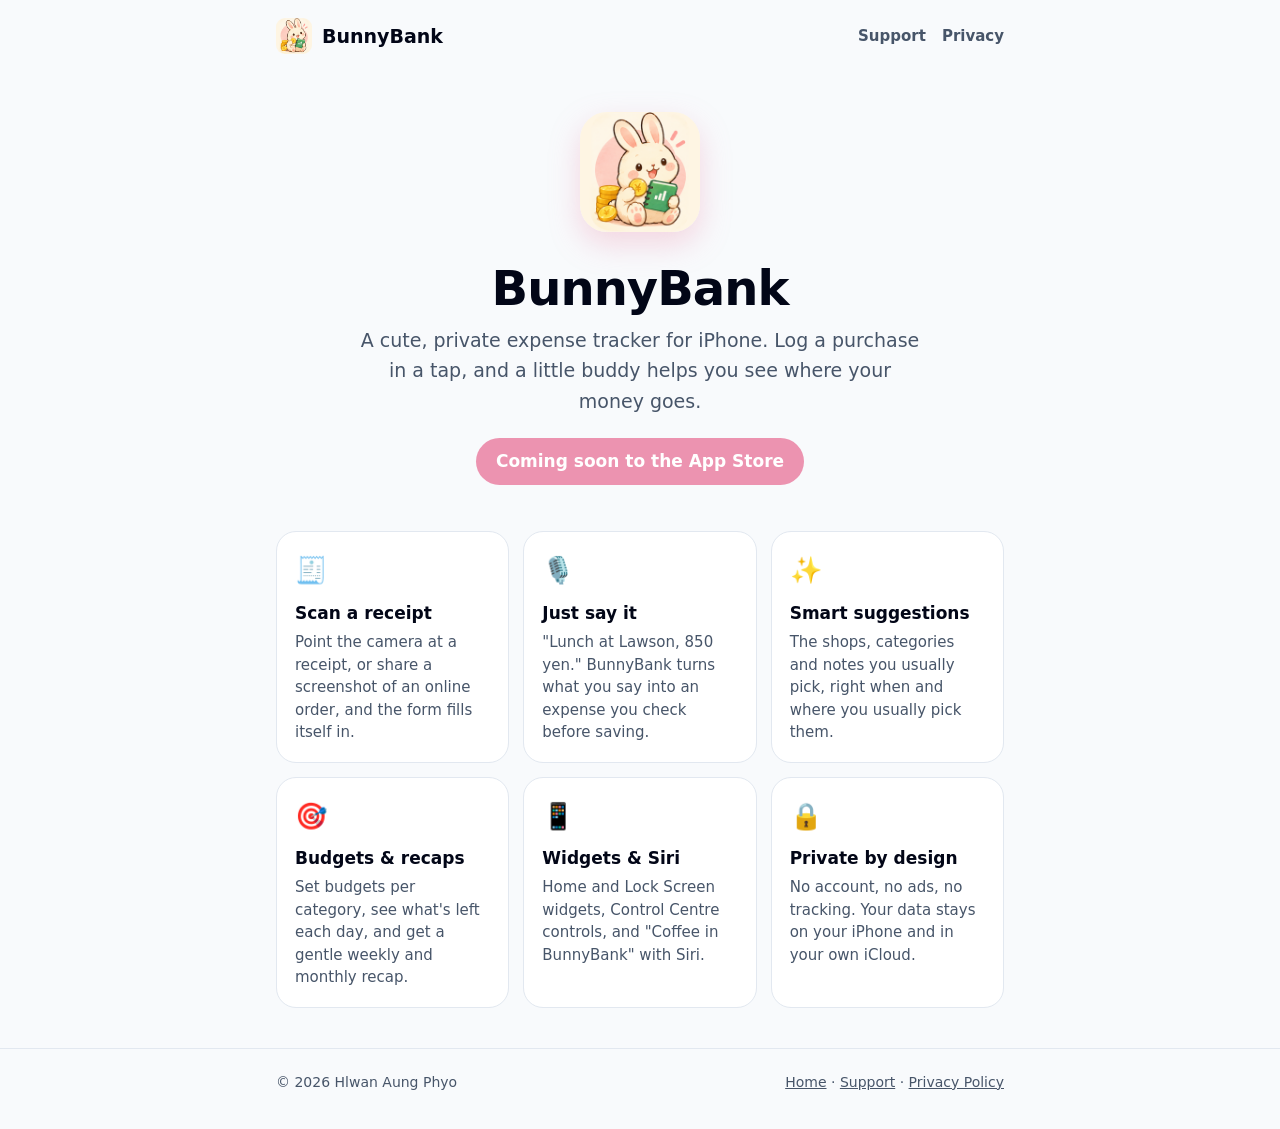
==== index.html @ 8401ae25 "BunnyBank website: home, support and privacy policy Co-Authored-By: Claude Opus 5.5 <noreply@anthrop" ====
<!doctype html>
<html lang="en">
<head>
  <meta charset="utf-8">
  <meta name="viewport" content="width=device-width, initial-scale=1">
  <link rel="icon" href="icon.png">
  <link rel="apple-touch-icon" href="icon.png">
  <link rel="stylesheet" href="style.css">
  <title>BunnyBank</title>
  <meta name="description" content="BunnyBank is a cute, private expense tracker for iPhone. Scan receipts, speak expenses, and see where your money goes, with everything kept on your iPhone and in your own iCloud.">
</head>
<body>
  <header class="bar">
    <div class="wrap">
      <a class="brand" href="./"><img src="icon.png" alt=""><span>BunnyBank</span></a>
      <nav><a href="support.html">Support</a><a href="privacy.html">Privacy</a></nav>
    </div>
  </header>
  <main class="wrap">
    <section class="hero">
      <img src="icon.png" alt="BunnyBank app icon">
      <h1>BunnyBank</h1>
      <p>A cute, private expense tracker for iPhone. Log a purchase in a tap, and a little buddy helps you see where your money goes.</p>
      <span class="pill">Coming soon to the App Store</span>
    </section>

    <div class="grid">
      <div class="card"><div class="icon">🧾</div><h3>Scan a receipt</h3><p>Point the camera at a receipt, or share a screenshot of an online order, and the form fills itself in.</p></div>
      <div class="card"><div class="icon">🎙️</div><h3>Just say it</h3><p>"Lunch at Lawson, 850 yen." BunnyBank turns what you say into an expense you check before saving.</p></div>
      <div class="card"><div class="icon">✨</div><h3>Smart suggestions</h3><p>The shops, categories and notes you usually pick, right when and where you usually pick them.</p></div>
      <div class="card"><div class="icon">🎯</div><h3>Budgets &amp; recaps</h3><p>Set budgets per category, see what's left each day, and get a gentle weekly and monthly recap.</p></div>
      <div class="card"><div class="icon">📱</div><h3>Widgets &amp; Siri</h3><p>Home and Lock Screen widgets, Control Centre controls, and "Coffee in BunnyBank" with Siri.</p></div>
      <div class="card"><div class="icon">🔒</div><h3>Private by design</h3><p>No account, no ads, no tracking. Your data stays on your iPhone and in your own iCloud.</p></div>
    </div>
  </main>
  <footer>
    <div class="wrap">
      <span>© 2026 Hlwan Aung Phyo</span>
      <span><a href="./">Home</a> · <a href="support.html">Support</a> · <a href="privacy.html">Privacy Policy</a></span>
    </div>
  </footer>
</body>
</html>
---- style.css ----
:root {
  --accent: #EC93B0;
  --accent-ink: #B94E74;
  --bg: #F8FAFC;
  --surface: #FFFFFF;
  --text: #020617;
  --text-2: #475569;
  --line: #E2E8F0;
  --radius: 20px;
}
@media (prefers-color-scheme: dark) {
  :root {
    --accent-ink: #F2AFC6;
    --bg: #111216;
    --surface: #1C1D22;
    --text: #F1F5F9;
    --text-2: #A1A8B3;
    --line: #2A2C33;
  }
}
* { box-sizing: border-box; }
html { -webkit-text-size-adjust: 100%; }
body {
  margin: 0;
  background: var(--bg);
  color: var(--text);
  font: 17px/1.6 ui-rounded, -apple-system, BlinkMacSystemFont, "SF Pro Rounded", "Hiragino Maru Gothic ProN", "Segoe UI", system-ui, sans-serif;
}
a { color: var(--accent-ink); }
.wrap { max-width: 760px; margin: 0 auto; padding: 0 16px; }

header.bar { padding: 18px 0; }
header.bar .wrap { display: flex; align-items: center; justify-content: space-between; gap: 12px; }
.brand { display: flex; align-items: center; gap: 10px; color: var(--text); text-decoration: none; font-weight: 800; font-size: 19px; }
.brand img { width: 36px; height: 36px; border-radius: 9px; }
nav a { color: var(--text-2); text-decoration: none; margin-left: 16px; font-weight: 600; font-size: 15px; }
nav a:hover { color: var(--accent-ink); }

.hero { text-align: center; padding: 40px 0 28px; }
.hero img { width: 120px; height: 120px; border-radius: 27px; box-shadow: 0 12px 30px rgba(236,147,176,.35); }
.hero h1 { font-size: clamp(34px, 7vw, 48px); line-height: 1.1; margin: 22px 0 10px; letter-spacing: -0.02em; }
.hero p { color: var(--text-2); font-size: 19px; margin: 0 auto; max-width: 30em; }
.pill { display: inline-block; margin-top: 22px; padding: 10px 20px; border-radius: 999px; background: var(--accent); color: #fff; font-weight: 700; text-decoration: none; }

.grid { display: grid; grid-template-columns: repeat(auto-fit, minmax(210px, 1fr)); gap: 14px; padding: 18px 0 40px; }
.card { background: var(--surface); border: 1px solid var(--line); border-radius: var(--radius); padding: 18px; }
.card .icon { font-size: 26px; }
.card h3 { margin: 8px 0 4px; font-size: 17px; }
.card p { margin: 0; color: var(--text-2); font-size: 15px; line-height: 1.5; }

main.doc { padding: 10px 0 40px; }
main.doc h1 { font-size: clamp(28px, 6vw, 38px); line-height: 1.15; margin: 18px 0 4px; }
main.doc .updated { color: var(--text-2); margin: 0 0 24px; }
main.doc h2 { font-size: 21px; margin: 34px 0 8px; }
main.doc section, .qa { background: var(--surface); border: 1px solid var(--line); border-radius: var(--radius); padding: 4px 20px 14px; margin-bottom: 14px; }
main.doc section h2, .qa h2 { margin-top: 16px; }
main.doc ul { padding-left: 1.2em; }
main.doc li { margin: 4px 0; }
.summary { background: color-mix(in srgb, var(--accent) 14%, var(--surface)); border-color: color-mix(in srgb, var(--accent) 40%, var(--line)); }
.contact { text-align: center; }
.contact .pill { font-size: 17px; }

footer { border-top: 1px solid var(--line); padding: 22px 0 36px; color: var(--text-2); font-size: 14px; }
footer .wrap { display: flex; flex-wrap: wrap; gap: 8px 18px; justify-content: space-between; }
footer a { color: var(--text-2); }

@media (max-width: 480px) {
  nav a { margin-left: 12px; font-size: 14px; }
  .brand span { display: none; }
}
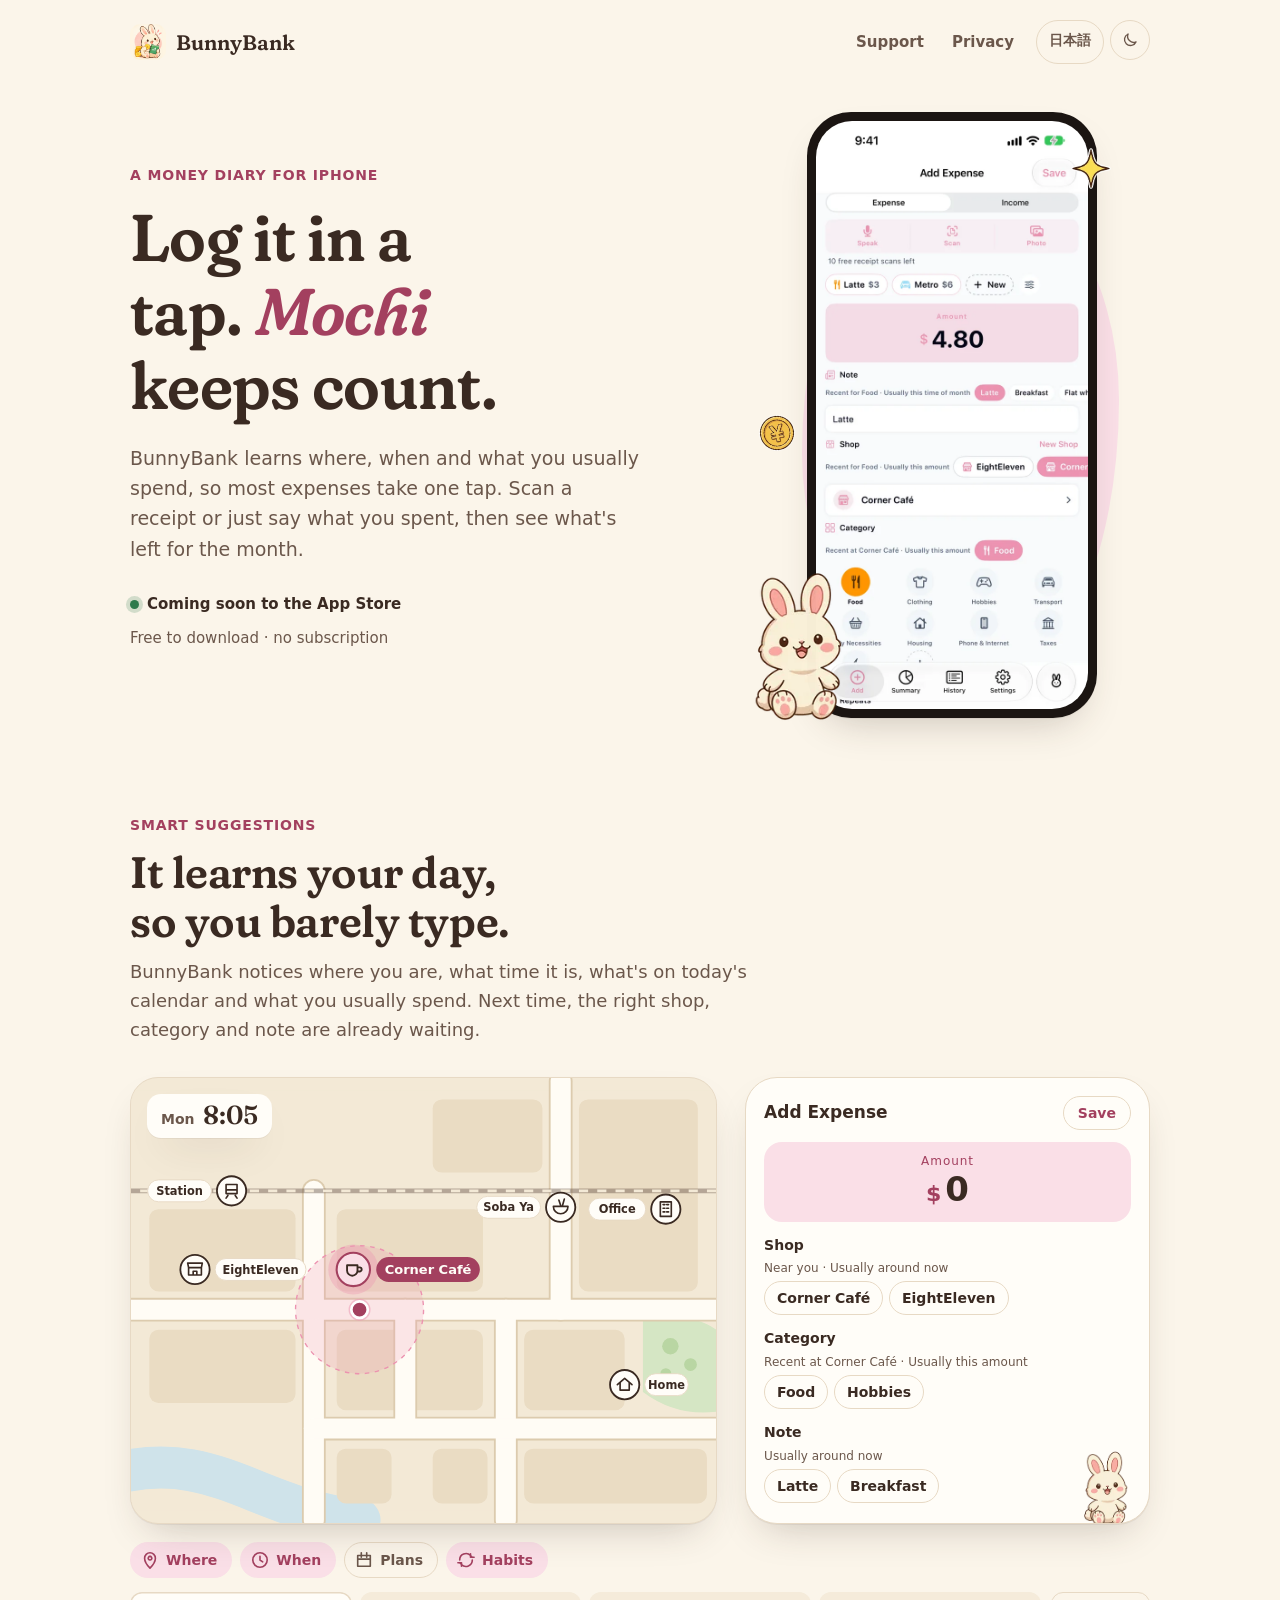
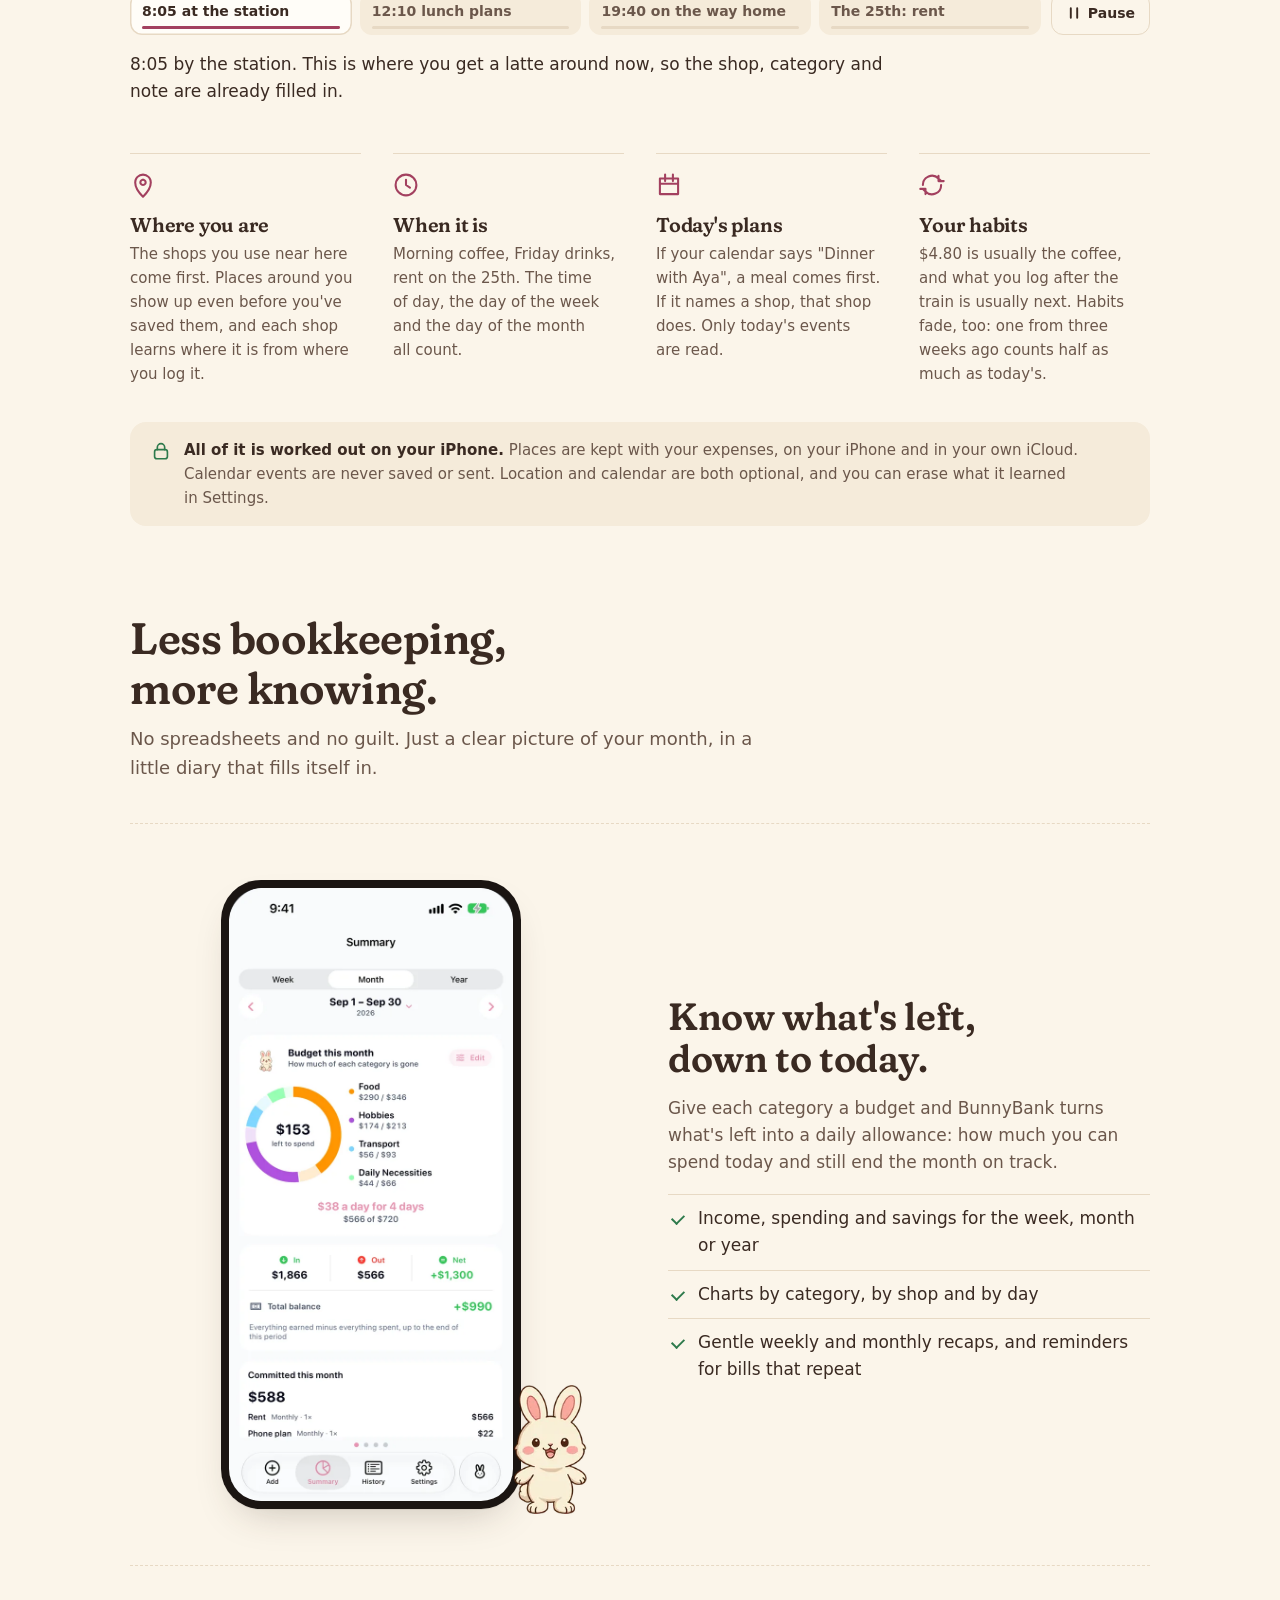
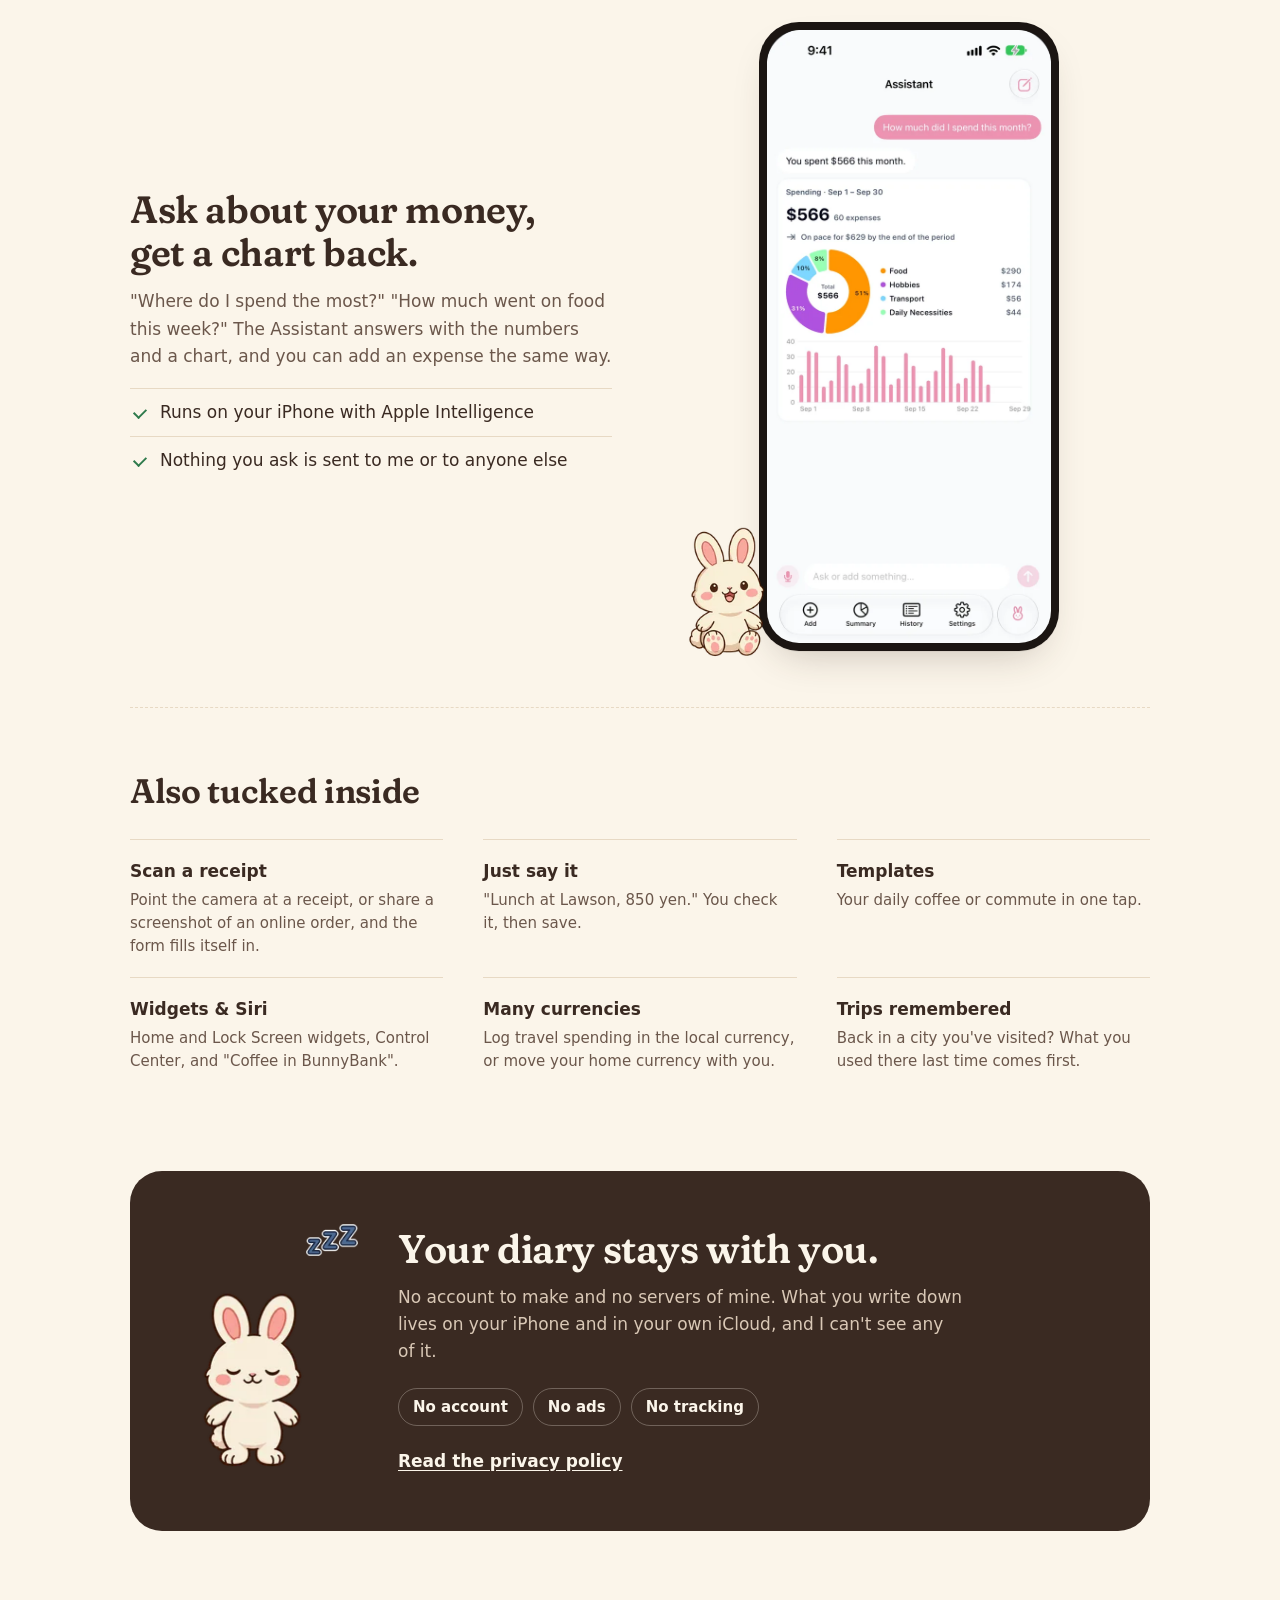
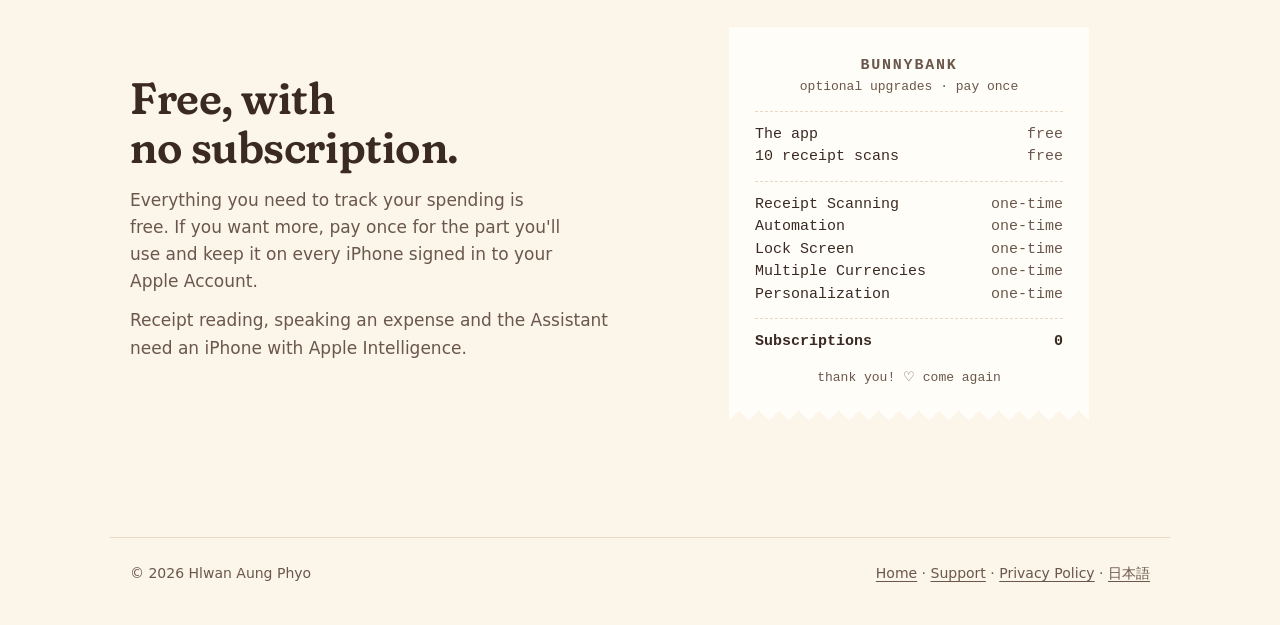
==== commit 257cf2ac: "Redesign the site, add Japanese pages and a "learns your day" demo - Warm cream/cocoa design from th" ====
--- a/index.html
+++ b/index.html
@@ -3,41 +3,196 @@
 <head>
   <meta charset="utf-8">
   <meta name="viewport" content="width=device-width, initial-scale=1">
+  <script>
+    // Visitors in Japan, or whose browser's first language is Japanese, get /ja/,
+    // unless they've picked a language with the switcher (site.js).
+    document.documentElement.className = "js";
+    try { if (localStorage.getItem("bb-theme") === "dark") document.documentElement.dataset.theme = "dark"; } catch (e) {}
+    (function () {
+      var pick; try { pick = localStorage.getItem("bb-lang"); } catch (e) {}
+      if (pick === "en") return;
+      var tz = ""; try { tz = Intl.DateTimeFormat().resolvedOptions().timeZone || ""; } catch (e) {}
+      var first = ((navigator.languages && navigator.languages[0]) || navigator.language || "").toLowerCase();
+      if (pick === "ja" || tz === "Asia/Tokyo" || first.indexOf("ja") === 0)
+        location.replace("ja/" + location.pathname.split("/").pop() + location.search + location.hash);
+    })();
+  </script>
   <link rel="icon" href="icon.png">
   <link rel="apple-touch-icon" href="icon.png">
+  <link rel="alternate" hreflang="en" href="https://hlum.github.io/bunnybank-site/">
+  <link rel="alternate" hreflang="ja" href="https://hlum.github.io/bunnybank-site/ja/">
+  <link rel="alternate" hreflang="x-default" href="https://hlum.github.io/bunnybank-site/">
+  <link rel="preconnect" href="https://fonts.googleapis.com">
+  <link rel="preconnect" href="https://fonts.gstatic.com" crossorigin>
+  <link rel="stylesheet" href="https://fonts.googleapis.com/css2?family=Fraunces:ital,opsz,wght,SOFT,WONK@0,9..144,600,100,0;1,9..144,600,100,1&display=swap">
   <link rel="stylesheet" href="style.css">
-  <title>BunnyBank</title>
-  <meta name="description" content="BunnyBank is a cute, private expense tracker for iPhone. Scan receipts, speak expenses, and see where your money goes, with everything kept on your iPhone and in your own iCloud.">
+  <link rel="preload" as="image" href="img/bunny-greet.webp">
+  <title>BunnyBank · A money diary for iPhone</title>
+  <meta name="description" content="BunnyBank is a cute, private expense tracker for iPhone that learns your day: where you are, the time and today's plans. Scan receipts, speak expenses, and see what's left, with everything kept on your iPhone and in your own iCloud.">
+  <meta property="og:title" content="BunnyBank">
+  <meta property="og:description" content="A cute, private money diary for iPhone. It learns your day, so you barely type.">
+  <meta property="og:image" content="https://hlum.github.io/bunnybank-site/icon.png">
+  <meta name="theme-color" content="#FBF5EA">
 </head>
 <body>
+  <a class="skip" href="#main">Skip to content</a>
   <header class="bar">
     <div class="wrap">
       <a class="brand" href="./"><img src="icon.png" alt=""><span>BunnyBank</span></a>
-      <nav><a href="support.html">Support</a><a href="privacy.html">Privacy</a></nav>
+      <nav><a href="support.html">Support</a><a href="privacy.html">Privacy</a><a class="lang" href="ja/" hreflang="ja" lang="ja" data-lang="ja">日本語</a><button class="theme" type="button" aria-pressed="false" aria-label="Dark mode"><svg class="i-moon" viewBox="0 0 24 24" aria-hidden="true"><path d="M20 14.5A8 8 0 0 1 9.5 4a8 8 0 1 0 10.5 10.5z"/></svg><svg class="i-sun" viewBox="0 0 24 24" aria-hidden="true"><circle cx="12" cy="12" r="4"/><path d="M12 2v2M12 20v2M4.9 4.9l1.4 1.4M17.7 17.7l1.4 1.4M2 12h2M20 12h2M4.9 19.1l1.4-1.4M17.7 6.3l1.4-1.4"/></svg></button></nav>
     </div>
   </header>
-  <main class="wrap">
+
+  <main id="main" class="wrap">
     <section class="hero">
-      <img src="icon.png" alt="BunnyBank app icon">
-      <h1>BunnyBank</h1>
-      <p>A cute, private expense tracker for iPhone. Log a purchase in a tap, and a little buddy helps you see where your money goes.</p>
-      <span class="pill">Coming soon to the App Store</span>
+      <div>
+        <p class="eyebrow">A money diary for iPhone</p>
+        <h1>Log it in a tap. <em>Mochi</em> keeps count.</h1>
+        <p class="lede">BunnyBank learns where, when and what you usually spend, so most expenses take one tap. Scan a receipt or just say what you spent, then see what's left for the month.</p>
+        <p class="status"><strong>Coming soon to the App Store</strong><span>Free to download · no subscription</span></p>
+      </div>
+      <div class="stage">
+        <div class="phone"><img src="img/screen-add.webp" width="600" height="1296" alt="The Add Expense screen: a latte for $4.80 with Corner Café and Food already suggested."></div>
+        <div class="mochi" data-motion="greet" data-then="idle" aria-label="Mochi the bunny waving hello"></div>
+        <img class="prop prop-sparkle" src="img/prop-sparkle.webp" alt="">
+        <img class="prop prop-coin" src="img/prop-coin.webp" alt="">
+      </div>
     </section>
 
-    <div class="grid">
-      <div class="card"><div class="icon">🧾</div><h3>Scan a receipt</h3><p>Point the camera at a receipt, or share a screenshot of an online order, and the form fills itself in.</p></div>
-      <div class="card"><div class="icon">🎙️</div><h3>Just say it</h3><p>"Lunch at Lawson, 850 yen." BunnyBank turns what you say into an expense you check before saving.</p></div>
-      <div class="card"><div class="icon">✨</div><h3>Smart suggestions</h3><p>The shops, categories and notes you usually pick, right when and where you usually pick them.</p></div>
-      <div class="card"><div class="icon">🎯</div><h3>Budgets &amp; recaps</h3><p>Set budgets per category, see what's left each day, and get a gentle weekly and monthly recap.</p></div>
-      <div class="card"><div class="icon">📱</div><h3>Widgets &amp; Siri</h3><p>Home and Lock Screen widgets, Control Centre controls, and "Coffee in BunnyBank" with Siri.</p></div>
-      <div class="card"><div class="icon">🔒</div><h3>Private by design</h3><p>No account, no ads, no tracking. Your data stays on your iPhone and in your own iCloud.</p></div>
+    <section class="learn" id="learn" aria-labelledby="learn-title">
+      <div class="section-head reveal">
+        <p class="eyebrow">Smart suggestions</p>
+        <h2 id="learn-title">It learns your day, so you barely type.</h2>
+        <p>BunnyBank notices where you are, what time it is, what's on today's calendar and what you usually spend. Next time, the right shop, category and note are already waiting.</p>
+      </div>
+
+      <div class="demo reveal" data-demo>
+        <p>At 8:05 by the station, the café you always use comes first. At lunch, the restaurant on today's calendar does. On the way home, a shop you've never saved shows up because it's nearby. On the 25th, rent is waiting.</p>
+      </div>
+
+      <ul class="signals-list">
+        <li class="reveal">
+          <svg viewBox="-10 -10 20 20" aria-hidden="true"><path d="M0-8a6 6 0 0 1 6 6c0 5-6 11-6 11s-6-6-6-11a6 6 0 0 1 6-6zM0-4a2 2 0 1 0 0.01 0"/></svg>
+          <h3>Where you are</h3>
+          <p>The shops you use near here come first. Places around you show up even before you've saved them, and each shop learns where it is from where you log it.</p>
+        </li>
+        <li class="reveal d1">
+          <svg viewBox="-10 -10 20 20" aria-hidden="true"><path d="M0-8a8 8 0 1 1 0 16 8 8 0 0 1 0-16zM0-4v4l3 2"/></svg>
+          <h3>When it is</h3>
+          <p>Morning coffee, Friday drinks, rent on the 25th. The time of day, the day of the week and the day of the month all count.</p>
+        </li>
+        <li class="reveal d2">
+          <svg viewBox="-10 -10 20 20" aria-hidden="true"><path d="M-7-5h14v12h-14zM-7-1h14M-3-8v5M3-8v5"/></svg>
+          <h3>Today's plans</h3>
+          <p>If your calendar says "Dinner with Aya", a meal comes first. If it names a shop, that shop does. Only today's events are read.</p>
+        </li>
+        <li class="reveal d3">
+          <svg viewBox="-10 -10 20 20" aria-hidden="true"><path d="M-7 0a7 7 0 0 1 12-5l2 2M7 0a7 7 0 0 1-12 5l-2-2M5-7v4h4M-5 7v-4h-4"/></svg>
+          <h3>Your habits</h3>
+          <p>$4.80 is usually the coffee, and what you log after the train is usually next. Habits fade, too: one from three weeks ago counts half as much as today's.</p>
+        </li>
+      </ul>
+
+      <p class="learn-private reveal">
+        <svg viewBox="0 0 24 24" aria-hidden="true"><rect x="5" y="10.5" width="14" height="10" rx="2.5"/><path d="M8 10.5V8a4 4 0 0 1 8 0v2.5"/></svg>
+        <span><b>All of it is worked out on your iPhone.</b> Places are kept with your expenses, on your iPhone and in your own iCloud. Calendar events are never saved or sent. Location and calendar are both optional, and you can erase what it learned in Settings.</span>
+      </p>
+    </section>
+
+    <div class="section-head reveal">
+      <h2>Less bookkeeping, more knowing.</h2>
+      <p>No spreadsheets and no guilt. Just a clear picture of your month, in a little diary that fills itself in.</p>
     </div>
+
+    <section class="feature">
+      <div class="feature-art reveal">
+        <div class="phone"><img src="img/screen-summary.webp" width="600" height="1296" loading="lazy" alt="The Summary screen: $153 left to spend this month, $38 a day for the next 4 days."></div>
+        <div class="mochi" data-motion="present" data-rest="3" aria-label="Mochi pointing at the budget"></div>
+      </div>
+      <div class="reveal d1">
+        <h3>Know what's left, down to today.</h3>
+        <p>Give each category a budget and BunnyBank turns what's left into a daily allowance: how much you can spend today and still end the month on track.</p>
+        <ul class="ticks">
+          <li>Income, spending and savings for the week, month or year</li>
+          <li>Charts by category, by shop and by day</li>
+          <li>Gentle weekly and monthly recaps, and reminders for bills that repeat</li>
+        </ul>
+      </div>
+    </section>
+
+    <section class="feature">
+      <div class="feature-art reveal">
+        <div class="phone"><img src="img/screen-ask.webp" width="600" height="1296" loading="lazy" alt="The Assistant answering “How much did I spend this month?” with $566 and a chart by category."></div>
+        <div class="mochi" data-motion="think" aria-label="Mochi thinking"></div>
+      </div>
+      <div class="reveal d1">
+        <h3>Ask about your money, get a chart back.</h3>
+        <p>"Where do I spend the most?" "How much went on food this week?" The Assistant answers with the numbers and a chart, and you can add an expense the same way.</p>
+        <ul class="ticks">
+          <li>Runs on your iPhone with Apple Intelligence</li>
+          <li>Nothing you ask is sent to me or to anyone else</li>
+        </ul>
+      </div>
+    </section>
+
+    <section class="more">
+      <h2 class="reveal">Also tucked inside</h2>
+      <dl>
+        <div class="reveal"><dt>Scan a receipt</dt><dd>Point the camera at a receipt, or share a screenshot of an online order, and the form fills itself in.</dd></div>
+        <div class="reveal d1"><dt>Just say it</dt><dd>"Lunch at Lawson, 850 yen." You check it, then save.</dd></div>
+        <div class="reveal d2"><dt>Templates</dt><dd>Your daily coffee or commute in one tap.</dd></div>
+        <div class="reveal"><dt>Widgets &amp; Siri</dt><dd>Home and Lock Screen widgets, Control Center, and "Coffee in BunnyBank".</dd></div>
+        <div class="reveal d1"><dt>Many currencies</dt><dd>Log travel spending in the local currency, or move your home currency with you.</dd></div>
+        <div class="reveal d2"><dt>Trips remembered</dt><dd>Back in a city you've visited? What you used there last time comes first.</dd></div>
+      </dl>
+    </section>
+
+    <section class="band reveal" aria-labelledby="privacy-title">
+      <div class="mochi-wrap">
+        <div class="mochi" data-motion="sleep" aria-label="Mochi asleep"></div>
+        <img class="prop prop-zzz" src="img/prop-zzz.webp" alt="" loading="lazy">
+      </div>
+      <div>
+        <h2 id="privacy-title">Your diary stays with you.</h2>
+        <p>No account to make and no servers of mine. What you write down lives on your iPhone and in your own iCloud, and I can't see any of it.</p>
+        <ul><li>No account</li><li>No ads</li><li>No tracking</li></ul>
+        <a href="privacy.html">Read the privacy policy</a>
+      </div>
+    </section>
+
+    <section class="pricing">
+      <div class="reveal">
+        <h2>Free, with no subscription.</h2>
+        <p>Everything you need to track your spending is free. If you want more, pay once for the part you'll use and keep it on every iPhone signed in to your Apple Account.</p>
+        <p>Receipt reading, speaking an expense and the Assistant need an iPhone with Apple Intelligence.</p>
+      </div>
+      <div class="receipt reveal d1" aria-label="Optional one-time upgrades">
+        <p class="r-title">BUNNYBANK</p>
+        <p class="r-sub">optional upgrades · pay once</p>
+        <hr>
+        <div class="row"><span>The app</span><span>free</span></div>
+        <div class="row"><span>10 receipt scans</span><span>free</span></div>
+        <hr>
+        <div class="row"><span>Receipt Scanning</span><span>one-time</span></div>
+        <div class="row"><span>Automation</span><span>one-time</span></div>
+        <div class="row"><span>Lock Screen</span><span>one-time</span></div>
+        <div class="row"><span>Multiple Currencies</span><span>one-time</span></div>
+        <div class="row"><span>Personalization</span><span>one-time</span></div>
+        <hr>
+        <div class="row total"><span>Subscriptions</span><span>0</span></div>
+        <p class="thanks">thank you! ♡ come again</p>
+      </div>
+    </section>
   </main>
+
   <footer>
     <div class="wrap">
       <span>© 2026 Hlwan Aung Phyo</span>
-      <span><a href="./">Home</a> · <a href="support.html">Support</a> · <a href="privacy.html">Privacy Policy</a></span>
+      <span><a href="./">Home</a> · <a href="support.html">Support</a> · <a href="privacy.html">Privacy Policy</a> · <a href="ja/" hreflang="ja" lang="ja" data-lang="ja">日本語</a></span>
     </div>
   </footer>
+  <script src="site.js" defer></script>
+  <script src="demo.js" defer></script>
+  <script src="bunny.js" defer></script>
 </body>
 </html>
--- a/style.css
+++ b/style.css
@@ -1,70 +1,415 @@
+/* BunnyBank site. Colours come from the app icon and Mochi's line art:
+   cream paper, cocoa ink, pink cheeks, the green notebook. */
 :root {
-  --accent: #EC93B0;
-  --accent-ink: #B94E74;
-  --bg: #F8FAFC;
-  --surface: #FFFFFF;
-  --text: #020617;
-  --text-2: #475569;
-  --line: #E2E8F0;
-  --radius: 20px;
-}
-@media (prefers-color-scheme: dark) {
-  :root {
-    --accent-ink: #F2AFC6;
-    --bg: #111216;
-    --surface: #1C1D22;
-    --text: #F1F5F9;
-    --text-2: #A1A8B3;
-    --line: #2A2C33;
-  }
-}
+  --paper: #FBF5EA;
+  --paper-2: #F5EBDA;
+  --card: #FFFDF8;
+  --ink: #3A2A22;
+  --ink-2: #6B574B;
+  --line: #E7D9C4;
+  --pink: #EC93B0;
+  --pink-soft: #FADFE7;
+  --pink-ink: #A3405F;
+  --green: #2E7A4C;
+  --band: #3A2A22;
+  --band-ink: #FBF5EA;
+  --band-ink-2: #D9C8B6;
+  --shadow: 0 1px 0 rgba(58, 42, 34, .06), 0 18px 40px -18px rgba(58, 42, 34, .28);
+  --serif: "Fraunces", ui-serif, Georgia, "Hiragino Mincho ProN", serif;
+  --sans: ui-rounded, -apple-system, BlinkMacSystemFont, "SF Pro Rounded", "Hiragino Maru Gothic ProN", "Segoe UI", system-ui, sans-serif;
+  color-scheme: light;
+}
+:root[data-theme="dark"] {
+  color-scheme: dark;
+  --paper: #1D1713;
+  --paper-2: #251E19;
+  --card: #2A221C;
+  --ink: #F5EBDD;
+  --ink-2: #C7B5A4;
+  --line: #3D3129;
+  --pink-soft: #43283A;
+  --pink-ink: #F4B2C8;
+  --green: #7CCB98;
+  --band: #2A221C;
+  --band-ink: #F5EBDD;
+  --band-ink-2: #C7B5A4;
+  --shadow: 0 18px 40px -18px rgba(0, 0, 0, .7);
+}
+
 * { box-sizing: border-box; }
 html { -webkit-text-size-adjust: 100%; }
 body {
   margin: 0;
-  background: var(--bg);
-  color: var(--text);
-  font: 17px/1.6 ui-rounded, -apple-system, BlinkMacSystemFont, "SF Pro Rounded", "Hiragino Maru Gothic ProN", "Segoe UI", system-ui, sans-serif;
-}
-a { color: var(--accent-ink); }
-.wrap { max-width: 760px; margin: 0 auto; padding: 0 16px; }
-
-header.bar { padding: 18px 0; }
+  background: var(--paper);
+  color: var(--ink);
+  font: 17px/1.6 var(--sans);
+  overflow-x: hidden;
+}
+img { max-width: 100%; display: block; }
+a { color: var(--pink-ink); text-underline-offset: 3px; }
+h1, h2, h3 {
+  font-family: var(--serif);
+  font-variation-settings: "SOFT" 100, "WONK" 0;
+  font-weight: 600;
+  letter-spacing: -0.01em;
+  line-height: 1.12;
+  text-wrap: balance;
+}
+p { text-wrap: pretty; }
+.wrap { max-width: 1060px; margin: 0 auto; padding: 0 20px; }
+.skip { position: absolute; left: -999px; }
+.skip:focus { left: 16px; top: 12px; background: var(--card); padding: 8px 12px; border-radius: 8px; z-index: 10; }
+:focus-visible { outline: 3px solid var(--pink); outline-offset: 3px; border-radius: 6px; }
+
+/* ---------- header ---------- */
+header.bar { padding: 20px 0; }
 header.bar .wrap { display: flex; align-items: center; justify-content: space-between; gap: 12px; }
-.brand { display: flex; align-items: center; gap: 10px; color: var(--text); text-decoration: none; font-weight: 800; font-size: 19px; }
-.brand img { width: 36px; height: 36px; border-radius: 9px; }
-nav a { color: var(--text-2); text-decoration: none; margin-left: 16px; font-weight: 600; font-size: 15px; }
-nav a:hover { color: var(--accent-ink); }
-
-.hero { text-align: center; padding: 40px 0 28px; }
-.hero img { width: 120px; height: 120px; border-radius: 27px; box-shadow: 0 12px 30px rgba(236,147,176,.35); }
-.hero h1 { font-size: clamp(34px, 7vw, 48px); line-height: 1.1; margin: 22px 0 10px; letter-spacing: -0.02em; }
-.hero p { color: var(--text-2); font-size: 19px; margin: 0 auto; max-width: 30em; }
-.pill { display: inline-block; margin-top: 22px; padding: 10px 20px; border-radius: 999px; background: var(--accent); color: #fff; font-weight: 700; text-decoration: none; }
-
-.grid { display: grid; grid-template-columns: repeat(auto-fit, minmax(210px, 1fr)); gap: 14px; padding: 18px 0 40px; }
-.card { background: var(--surface); border: 1px solid var(--line); border-radius: var(--radius); padding: 18px; }
-.card .icon { font-size: 26px; }
-.card h3 { margin: 8px 0 4px; font-size: 17px; }
-.card p { margin: 0; color: var(--text-2); font-size: 15px; line-height: 1.5; }
-
-main.doc { padding: 10px 0 40px; }
-main.doc h1 { font-size: clamp(28px, 6vw, 38px); line-height: 1.15; margin: 18px 0 4px; }
-main.doc .updated { color: var(--text-2); margin: 0 0 24px; }
-main.doc h2 { font-size: 21px; margin: 34px 0 8px; }
-main.doc section, .qa { background: var(--surface); border: 1px solid var(--line); border-radius: var(--radius); padding: 4px 20px 14px; margin-bottom: 14px; }
-main.doc section h2, .qa h2 { margin-top: 16px; }
+.brand { display: flex; align-items: center; gap: 10px; color: var(--ink); text-decoration: none; font: 600 21px/1 var(--serif); font-variation-settings: "SOFT" 100; }
+.brand img { width: 36px; height: 36px; border-radius: 10px; }
+nav { display: flex; gap: 4px; }
+nav a { color: var(--ink-2); text-decoration: none; font-weight: 600; font-size: 15px; padding: 10px 12px; border-radius: 10px; }
+nav a:hover { color: var(--ink); background: var(--paper-2); }
+nav a[aria-current="page"] { color: var(--ink); }
+
+/* ---------- Mochi (animated sprite, see bunny.js) ---------- */
+.mochi {
+  aspect-ratio: 151 / 240;
+  background-repeat: no-repeat;
+  background-size: 1300% 100%;
+  background-position: 0 0;
+  transition: opacity .18s ease;
+  cursor: pointer;
+  -webkit-tap-highlight-color: transparent;
+}
+.mochi.swap { opacity: 0; }
+.prop { position: absolute; pointer-events: none; }
+
+/* ---------- hero ---------- */
+.hero { display: grid; grid-template-columns: 1.05fr .95fr; gap: 40px; align-items: center; padding: 28px 0 72px; }
+.eyebrow { font-weight: 700; font-size: 14px; letter-spacing: .06em; text-transform: uppercase; color: var(--pink-ink); margin: 0 0 14px; }
+.hero h1 { font-size: clamp(40px, 6.4vw, 66px); margin: 0 0 20px; }
+.hero h1 em { font-style: italic; font-variation-settings: "SOFT" 100, "WONK" 1; color: var(--pink-ink); }
+.lede { font-size: 19px; color: var(--ink-2); margin: 0 0 28px; max-width: 30em; }
+.status { display: flex; flex-wrap: wrap; align-items: center; gap: 10px 18px; color: var(--ink-2); font-size: 15px; }
+.status strong { color: var(--ink); display: inline-flex; align-items: center; gap: 8px; }
+.status strong::before { content: ""; width: 9px; height: 9px; border-radius: 50%; background: var(--green); box-shadow: 0 0 0 4px color-mix(in srgb, var(--green) 20%, transparent); }
+
+.stage { position: relative; justify-self: center; width: min(100%, 360px); padding-left: 70px; }
+.stage::before {
+  content: ""; position: absolute; inset: 8% -6% 4% 18%;
+  background: var(--pink-soft); border-radius: 48% 52% 44% 56% / 55% 45% 55% 45%;
+  z-index: -1;
+}
+.stage .mochi { position: absolute; left: 0; bottom: -6px; width: 128px; z-index: 2; }
+.stage .prop-sparkle { width: 40px; right: -14px; top: 6%; }
+.stage .prop-coin { width: 36px; left: 22px; bottom: 44%; transform: rotate(-12deg); }
+
+.phone {
+  background: #1b1512;
+  padding: 9px;
+  border-radius: 44px;
+  box-shadow: var(--shadow);
+}
+.phone img { border-radius: 36px; width: 100%; height: auto; background: #F7F8FA; }
+
+/* ---------- feature rows ---------- */
+.section-head { max-width: 38em; margin: 0 0 40px; }
+.section-head h2 { font-size: clamp(30px, 4.4vw, 44px); margin: 0 0 12px; }
+.section-head p { color: var(--ink-2); margin: 0; font-size: 18px; }
+.section-head .eyebrow { color: var(--pink-ink); font-size: 14px; margin-bottom: 12px; }
+
+.feature { display: grid; grid-template-columns: 1fr 1fr; gap: 56px; align-items: center; padding: 56px 0; border-top: 1px dashed var(--line); }
+.feature:nth-of-type(even) .feature-art { order: 2; }
+.feature-art { position: relative; justify-self: center; width: min(100%, 300px); }
+.feature-art .mochi { position: absolute; width: 112px; bottom: -8px; z-index: 2; }
+.feature:nth-of-type(odd) .feature-art .mochi { right: -86px; }
+.feature:nth-of-type(even) .feature-art .mochi { left: -86px; }
+.feature-art .phone { padding: 8px; border-radius: 40px; }
+.feature-art .phone img { border-radius: 32px; }
+.feature h3 { font-size: clamp(28px, 3.6vw, 38px); margin: 0 0 14px; }
+.feature p { color: var(--ink-2); margin: 0 0 18px; }
+.ticks { list-style: none; padding: 0; margin: 0; }
+.ticks li { padding: 10px 0 10px 30px; border-top: 1px solid var(--line); position: relative; }
+.ticks li::before { content: ""; position: absolute; left: 4px; top: 19px; width: 10px; height: 6px; border-left: 2.5px solid var(--green); border-bottom: 2.5px solid var(--green); transform: rotate(-45deg); }
+
+/* ---------- more ---------- */
+.more { padding: 64px 0 80px; border-top: 1px dashed var(--line); }
+.more h2 { font-size: clamp(26px, 3.6vw, 34px); margin: 0 0 28px; }
+.more dl { display: grid; grid-template-columns: repeat(3, 1fr); gap: 0 40px; margin: 0; }
+.more dl div { padding: 18px 0; border-top: 1px solid var(--line); }
+.more dt { font-weight: 700; margin-bottom: 4px; }
+.more dd { margin: 0; color: var(--ink-2); font-size: 15px; line-height: 1.55; }
+
+/* ---------- privacy band ---------- */
+.band { background: var(--band); color: var(--band-ink); border-radius: 32px; padding: 56px 48px; display: grid; grid-template-columns: 180px 1fr; gap: 40px; align-items: center; position: relative; }
+.band .mochi-wrap { position: relative; }
+.band .mochi { width: 150px; }
+.band .prop-zzz { width: 52px; top: -8px; right: 0; }
+.band h2 { font-size: clamp(28px, 4vw, 40px); margin: 0 0 12px; color: var(--band-ink); }
+.band p { color: var(--band-ink-2); margin: 0 0 22px; max-width: 34em; }
+.band ul { list-style: none; padding: 0; margin: 0 0 22px; display: flex; flex-wrap: wrap; gap: 10px; }
+.band li { border: 1px solid color-mix(in srgb, var(--band-ink) 28%, transparent); border-radius: 999px; padding: 6px 14px; font-weight: 600; font-size: 15px; }
+.band a { color: var(--band-ink); font-weight: 700; }
+
+/* ---------- receipt (pricing) ---------- */
+.pricing { display: grid; grid-template-columns: 1fr 1fr; gap: 56px; align-items: center; padding: 96px 0 88px; }
+.pricing h2 { font-size: clamp(30px, 4.4vw, 44px); margin: 0 0 14px; }
+.pricing > div > p { color: var(--ink-2); margin: 0 0 12px; }
+.receipt {
+  position: relative; justify-self: center; width: min(100%, 360px);
+  background: var(--card); padding: 28px 26px 34px; transform: rotate(1.4deg);
+  box-shadow: var(--shadow);
+  font: 15px/1.5 ui-monospace, "SF Mono", Menlo, monospace;
+  --zig: 10px;
+  -webkit-mask: conic-gradient(from -45deg at bottom, #0000, #000 1deg 89deg, #0000 90deg) 50% / calc(2 * var(--zig)) 100%;
+          mask: conic-gradient(from -45deg at bottom, #0000, #000 1deg 89deg, #0000 90deg) 50% / calc(2 * var(--zig)) 100%;
+}
+.receipt .r-title { text-align: center; font-weight: 700; letter-spacing: .12em; margin: 0; }
+.receipt .r-sub { text-align: center; color: var(--ink-2); margin: 0 0 14px; font-size: 13px; }
+.receipt hr { border: 0; border-top: 1.5px dashed var(--line); margin: 12px 0; }
+.receipt .row { display: flex; justify-content: space-between; gap: 12px; }
+.receipt .row span:last-child { color: var(--ink-2); white-space: nowrap; }
+.receipt .total { font-weight: 700; }
+.receipt .total span:last-child { color: var(--ink); }
+.receipt .thanks { text-align: center; margin: 14px 0 0; color: var(--ink-2); font-size: 13px; }
+
+/* ---------- docs (support, privacy) ---------- */
+main.doc { max-width: 720px; padding-top: 16px; padding-bottom: 72px; }
+.doc-head { display: flex; align-items: flex-end; justify-content: space-between; gap: 20px; border-bottom: 1px dashed var(--line); padding-bottom: 20px; margin-bottom: 8px; }
+.doc-head .mochi { width: 84px; flex: none; }
+main.doc h1 { font-size: clamp(34px, 6vw, 48px); margin: 12px 0 6px; }
+main.doc .updated { color: var(--ink-2); margin: 0; }
+main.doc h2 { font-size: 23px; margin: 0 0 8px; }
+main.doc section, .qa { padding: 26px 0 10px; border-bottom: 1px solid var(--line); }
 main.doc ul { padding-left: 1.2em; }
-main.doc li { margin: 4px 0; }
-.summary { background: color-mix(in srgb, var(--accent) 14%, var(--surface)); border-color: color-mix(in srgb, var(--accent) 40%, var(--line)); }
-.contact { text-align: center; }
-.contact .pill { font-size: 17px; }
-
-footer { border-top: 1px solid var(--line); padding: 22px 0 36px; color: var(--text-2); font-size: 14px; }
-footer .wrap { display: flex; flex-wrap: wrap; gap: 8px 18px; justify-content: space-between; }
-footer a { color: var(--text-2); }
-
-@media (max-width: 480px) {
-  nav a { margin-left: 12px; font-size: 14px; }
+main.doc li { margin: 6px 0; }
+main.doc li::marker { color: var(--pink); }
+.note { background: var(--pink-soft); border-radius: 20px; padding: 22px 24px 10px !important; border: 0 !important; margin: 24px 0 8px; }
+.contact-mail { display: inline-block; font-weight: 700; font-size: 18px; word-break: break-all; }
+
+/* ---------- footer ---------- */
+footer { padding: 28px 0 40px; color: var(--ink-2); font-size: 14px; }
+footer .wrap { display: flex; flex-wrap: wrap; gap: 8px 18px; justify-content: space-between; border-top: 1px solid var(--line); padding-top: 24px; }
+footer a { color: var(--ink-2); }
+footer a:hover { color: var(--ink); }
+
+/* ---------- small screens ---------- */
+@media (max-width: 820px) {
+  .hero { grid-template-columns: 1fr; gap: 48px; padding-bottom: 48px; }
+  .stage { width: min(100%, 320px); }
+  .feature, .pricing { grid-template-columns: 1fr; gap: 36px; padding: 48px 0; }
+  .feature:nth-of-type(even) .feature-art { order: 0; }
+  .feature-art { width: min(78%, 270px); }
+  .feature:nth-of-type(odd) .feature-art .mochi { right: -40px; width: 88px; }
+  .feature:nth-of-type(even) .feature-art .mochi { left: -40px; width: 88px; }
+  .more dl { grid-template-columns: 1fr 1fr; }
+  .band { grid-template-columns: 1fr; padding: 40px 24px; gap: 16px; border-radius: 24px; }
+  .band .mochi { width: 110px; }
+  .band .mochi-wrap { width: 130px; }
+}
+@media (max-width: 520px) {
+  body { font-size: 16px; }
+  .wrap { padding: 0 16px; }
   .brand span { display: none; }
-}
+  .lede { font-size: 17px; }
+  .more dl { grid-template-columns: 1fr; }
+  .stage { padding-left: 56px; }
+  .stage .mochi { width: 104px; }
+}
+@media (prefers-reduced-motion: reduce) {
+  .mochi { transition: none; }
+}
+
+/* ======================================================================
+   Language switch, reveals, Japanese typography
+   ====================================================================== */
+.lang { margin-left: 6px; padding: 8px 12px !important; border: 1px solid var(--line); border-radius: 999px !important; font-size: 14px !important; }
+.lang:hover { border-color: var(--ink-2); }
+
+.js .reveal { opacity: 0; transform: translateY(18px); transition: opacity .7s ease, transform .7s cubic-bezier(.2,.7,.2,1); }
+.js .reveal.in { opacity: 1; transform: none; }
+.js .reveal.d1 { transition-delay: .08s; } .js .reveal.d2 { transition-delay: .16s; } .js .reveal.d3 { transition-delay: .24s; }
+
+.hero .phone { animation: float 7s ease-in-out infinite; }
+@keyframes float { 50% { transform: translateY(-8px) rotate(-.4deg); } }
+
+:lang(ja) body { line-height: 1.85; letter-spacing: .02em; }
+:lang(ja) h1, :lang(ja) h2, :lang(ja) h3, :lang(ja) .brand {
+  font-family: "Zen Maru Gothic", var(--sans);
+  font-weight: 700;
+  letter-spacing: .01em;
+  line-height: 1.35;
+}
+:lang(ja) h1, :lang(ja) h2, :lang(ja) h3, :lang(ja) p, :lang(ja) dd, :lang(ja) li { word-break: auto-phrase; line-break: strict; }
+:lang(ja) .hero h1 { font-size: clamp(34px, 5.4vw, 56px); }
+:lang(ja) .hero h1 em { font-style: normal; }
+:lang(ja) .eyebrow { letter-spacing: .12em; }
+
+/* ======================================================================
+   "Learns your day" demo (demo.js)
+   ====================================================================== */
+:root {
+  --map-ground: #F3E9D6;
+  --map-block: #EADCC3;
+  --map-road: #FFFCF5;
+  --map-road-edge: #DCCBAE;
+  --map-water: #CFE3EA;
+  --map-park: #D5E6C4;
+  --map-park-2: #B9D6A3;
+}
+:root[data-theme="dark"] {
+  --map-ground: #2A221C;
+  --map-block: #33291F;
+  --map-road: #43372D;
+  --map-road-edge: #2A221C;
+  --map-water: #23343A;
+  --map-park: #283523;
+  --map-park-2: #34462D;
+}
+
+.learn { padding: 24px 0 88px; }
+.learn .section-head { margin-bottom: 32px; }
+.demo { --scene-ms: 6200ms; }
+.demo-stage { display: grid; grid-template-columns: minmax(0, 1.45fr) minmax(0, 1fr); gap: 28px; align-items: stretch; }
+
+.demo-map { position: relative; border-radius: 28px; overflow: hidden; background: var(--map-ground); box-shadow: var(--shadow); border: 1px solid var(--line); }
+.map-svg { display: block; width: 100%; height: 100%; min-height: 100%; }
+.m-ground { fill: var(--map-ground); }
+.m-river { fill: none; stroke: var(--map-water); stroke-width: 46; stroke-linecap: round; }
+.m-park path { fill: var(--map-park); } .m-park circle { fill: var(--map-park-2); }
+.m-blocks rect { fill: var(--map-block); }
+.m-roads path { fill: none; stroke: var(--map-road); stroke-width: 22; stroke-linecap: round; stroke-linejoin: round; }
+.m-roads-edge path { stroke: var(--map-road-edge); stroke-width: 26; }
+.m-rail-base { stroke: var(--ink-2); stroke-width: 5; opacity: .45; }
+.m-rail-ties { stroke: var(--map-ground); stroke-width: 3; stroke-dasharray: 10 10; }
+
+.m-near circle { fill: color-mix(in srgb, var(--pink) 22%, transparent); stroke: var(--pink); stroke-width: 1.5; stroke-dasharray: 5 6; opacity: 0; transform: scale(.4); transform-box: fill-box; transform-origin: center; transition: opacity .5s, transform .6s cubic-bezier(.2,.8,.2,1.2); }
+.m-near.on circle { opacity: 1; transform: none; animation: spin 18s linear infinite; }
+@keyframes spin { to { transform: rotate(360deg); } }
+
+.pin-body { transition: transform .45s cubic-bezier(.2,.8,.2,1.4), opacity .4s; transform-box: fill-box; transform-origin: center; }
+.pin-ring { fill: var(--pink); opacity: 0; transition: opacity .3s; }
+.pin-dot { fill: var(--card); stroke: var(--ink); stroke-width: 2; transition: fill .3s; }
+.pin-icon { fill: none; stroke: var(--ink); stroke-width: 1.8; stroke-linecap: round; stroke-linejoin: round; }
+.pin-label rect { fill: var(--card); stroke: var(--line); }
+.pin-label text { font: 600 12.5px var(--sans); fill: var(--ink); text-anchor: middle; }
+.pin-new rect { fill: var(--green); }
+.pin-new text { font: 700 10.5px var(--sans); fill: #fff; text-anchor: middle; }
+.pin.hot .pin-body { transform: scale(1.14); }
+.pin.hot .pin-dot { fill: var(--pink-soft); stroke: var(--pink-ink); }
+.pin.hot .pin-ring { opacity: .35; animation: ping 1.6s ease-out infinite; transform-box: fill-box; transform-origin: center; }
+.pin.hot .pin-label rect { fill: var(--pink-ink); stroke: none; }
+.pin.hot .pin-label text { fill: var(--card); }
+.pin-hidden .pin-body { opacity: 0; transform: scale(.3) translateY(20px); }
+@keyframes ping { from { transform: scale(.7); opacity: .5; } to { transform: scale(1.5); opacity: 0; } }
+.you-dot { fill: var(--pink-ink); stroke: #fff; stroke-width: 3; }
+.you-pulse { fill: var(--pink); opacity: .5; animation: ping 1.8s ease-out infinite; transform-box: fill-box; transform-origin: center; }
+
+.demo-clock { position: absolute; left: 16px; top: 16px; display: flex; align-items: baseline; gap: 8px; background: var(--card); border-radius: 14px; padding: 8px 14px; box-shadow: var(--shadow); }
+.clock-day { color: var(--ink-2); font-weight: 700; font-size: 14px; }
+.clock-time { font: 600 26px/1 var(--serif); font-variant-numeric: tabular-nums; }
+:lang(ja) .clock-time { font-family: var(--sans); font-weight: 700; }
+
+.demo-event { position: absolute; right: 16px; top: 16px; width: 210px; background: var(--card); border-radius: 14px; padding: 10px 14px 10px 18px; box-shadow: var(--shadow); display: grid; gap: 2px; opacity: 0; transform: translateY(-14px) scale(.96); transition: opacity .45s, transform .5s cubic-bezier(.2,.8,.2,1.3); }
+.demo-event::before { content: ""; position: absolute; left: 7px; top: 10px; bottom: 10px; width: 4px; border-radius: 2px; background: var(--green); }
+.ev-when { font-size: 12px; color: var(--ink-2); font-weight: 600; }
+.ev-title { font-weight: 700; font-size: 15px; }
+.is-event .demo-event { opacity: 1; transform: none; }
+
+.demo-month { position: absolute; inset: 72px 20% auto; background: var(--card); border-radius: 18px; padding: 14px 16px; box-shadow: var(--shadow); opacity: 0; transform: translateY(20px); transition: opacity .45s, transform .5s cubic-bezier(.2,.8,.2,1.2); pointer-events: none; }
+.demo-month p { margin: 0 0 6px; font-weight: 700; }
+.month-grid { display: grid; grid-template-columns: repeat(7, 1fr); gap: 2px; text-align: center; font-size: 12.5px; font-variant-numeric: tabular-nums; }
+.month-grid i { font-style: normal; color: var(--ink-2); font-size: 11px; font-weight: 700; }
+.month-grid span { padding: 3px 0; border-radius: 999px; }
+.month-grid .due { background: var(--pink-ink); color: var(--card); font-weight: 700; }
+.is-month .demo-month { opacity: 1; transform: none; }
+.is-month .map-svg { filter: saturate(.6); opacity: .55; transition: opacity .4s; }
+
+/* the little Add form */
+.demo-phone { position: relative; background: var(--card); border: 1px solid var(--line); border-radius: 32px; padding: 18px 18px 20px; box-shadow: var(--shadow); display: flex; flex-direction: column; gap: 12px; min-width: 0; overflow: hidden; }
+.dp-head { display: flex; justify-content: space-between; align-items: center; font-weight: 700; }
+.dp-save { font-size: 14px; color: var(--pink-ink); border: 1px solid var(--line); padding: 5px 14px; border-radius: 999px; transition: background .3s, color .3s, transform .3s; }
+.saved .dp-save { background: var(--pink-ink); color: var(--card); border-color: transparent; animation: pop .45s; }
+@keyframes pop { 40% { transform: scale(1.12); } }
+.dp-amount { background: var(--pink-soft); border-radius: 18px; text-align: center; padding: 10px 8px 12px; }
+.dp-amount small { display: block; color: var(--pink-ink); font-size: 12px; letter-spacing: .08em; }
+.dp-amount strong { font: 700 34px/1.1 var(--sans); font-variant-numeric: tabular-nums; }
+.dp-cur { color: var(--pink-ink); font-size: 22px; margin-right: 4px; }
+.dp-row { display: grid; gap: 4px; min-height: 76px; transition: opacity .3s; }
+.dp-row > b { font-size: 14px; }
+.dp-row.off { opacity: .28; }
+.dp-row.off .dp-why, .dp-row.off .dp-chips { visibility: hidden; }
+.dp-why { margin: 0; font-size: 12px; color: var(--ink-2); line-height: 1.4; min-height: 17px; }
+.dp-chips { display: flex; gap: 6px; flex-wrap: nowrap; overflow: hidden; }
+.chip { flex: none; display: inline-flex; align-items: center; gap: 6px; border: 1.5px solid var(--line); background: var(--card); border-radius: 999px; padding: 5px 12px; font-size: 14px; font-weight: 600; white-space: nowrap;
+  animation: chip-in .45s cubic-bezier(.2,.8,.2,1.3) both; animation-delay: calc(var(--i) * 90ms + 60ms); transition: background .3s, color .3s, border-color .3s; }
+.chip small { font-size: 10.5px; background: var(--green); color: #fff; border-radius: 999px; padding: 1px 7px; }
+@keyframes chip-in { from { opacity: 0; transform: translateX(14px) scale(.9); } }
+.clearing .chip, .clearing .dp-why { opacity: 0; transition: opacity .2s; animation: none; }
+.picked .dp-row:not(.off) .chip:first-child { background: var(--pink); border-color: var(--pink); color: #3a1422; }
+.dp-mochi { position: absolute; right: 10px; bottom: -4px; width: 64px; opacity: .95; }
+.dp-tap { position: absolute; width: 36px; height: 36px; margin: -18px 0 0 -18px; border-radius: 50%; background: color-mix(in srgb, var(--ink) 25%, transparent); opacity: 0; pointer-events: none; }
+.dp-tap.go { animation: tap .7s ease-out; }
+@keyframes tap { 0% { opacity: 0; transform: scale(1.6); } 25% { opacity: 1; transform: scale(1); } 100% { opacity: 0; transform: scale(1.8); } }
+
+.demo-signals { display: flex; flex-wrap: wrap; gap: 8px; margin: 18px 0 0; }
+.sig { display: inline-flex; align-items: center; gap: 7px; padding: 6px 14px 6px 10px; border-radius: 999px; border: 1px solid var(--line); color: var(--ink-2); font-weight: 700; font-size: 14px; transition: background .3s, color .3s, border-color .3s; }
+.sig svg { width: 18px; height: 18px; fill: none; stroke: currentColor; stroke-width: 1.8; stroke-linecap: round; stroke-linejoin: round; }
+.sig.on { background: var(--pink-soft); color: var(--pink-ink); border-color: transparent; }
+
+.demo-controls { display: flex; gap: 10px; align-items: stretch; margin-top: 14px; }
+.demo-steps { flex: 1; display: grid; grid-template-columns: repeat(4, 1fr); gap: 8px; }
+.step { position: relative; overflow: hidden; text-align: left; font: 600 14px/1.3 var(--sans); color: var(--ink-2); background: var(--paper-2); border: 0; border-radius: 12px; padding: 10px 12px 14px; cursor: pointer; }
+.step:hover { color: var(--ink); }
+.step[aria-pressed="true"] { color: var(--ink); background: var(--card); box-shadow: inset 0 0 0 1.5px var(--line); }
+.step i { position: absolute; left: 12px; right: 12px; bottom: 6px; height: 3px; border-radius: 2px; background: var(--line); overflow: hidden; }
+.step i::after { content: ""; position: absolute; inset: 0; background: var(--pink-ink); transform: scaleX(0); transform-origin: left; }
+.step.done i::after, .paused .step[aria-pressed="true"] i::after { transform: none; }
+.step.run i::after { animation: fill var(--scene-ms) linear forwards; }
+@keyframes fill { to { transform: none; } }
+.demo-pause { display: inline-flex; align-items: center; gap: 6px; border: 1px solid var(--line); background: transparent; color: var(--ink); border-radius: 12px; padding: 0 14px; font: 600 14px var(--sans); cursor: pointer; }
+.demo-pause svg { width: 16px; height: 16px; stroke: currentColor; stroke-width: 2.4; stroke-linecap: round; fill: none; }
+.demo-pause .i-play { display: none; fill: currentColor; stroke: none; }
+.demo-pause[aria-pressed="true"] .i-play { display: block; } .demo-pause[aria-pressed="true"] .i-pause { display: none; }
+.demo-caption { margin: 16px 0 0; min-height: 3.2em; font-size: 17px; max-width: 46em; }
+
+.signals-list { display: grid; grid-template-columns: repeat(4, 1fr); gap: 0 32px; margin: 48px 0 0; padding: 0; list-style: none; }
+.signals-list li { border-top: 1px solid var(--line); padding: 18px 0 0; }
+.signals-list svg { width: 26px; height: 26px; fill: none; stroke: var(--pink-ink); stroke-width: 1.6; stroke-linecap: round; stroke-linejoin: round; }
+.signals-list h3 { font-size: 20px; margin: 8px 0 6px; }
+.signals-list p { margin: 0; color: var(--ink-2); font-size: 15px; line-height: 1.6; }
+.learn-private { display: flex; gap: 12px; align-items: flex-start; margin: 36px 0 0; padding: 16px 20px; background: var(--paper-2); border-radius: 16px; color: var(--ink-2); font-size: 15px; }
+.learn-private svg { flex: none; width: 22px; height: 22px; margin-top: 2px; fill: none; stroke: var(--green); stroke-width: 1.8; stroke-linecap: round; stroke-linejoin: round; }
+.learn-private b { color: var(--ink); }
+
+@media (max-width: 900px) {
+  .demo-stage { grid-template-columns: 1fr; }
+  .demo-phone { max-width: 420px; width: 100%; justify-self: center; }
+  .signals-list { grid-template-columns: 1fr 1fr; gap: 0 24px; }
+  .signals-list li { padding-bottom: 20px; }
+}
+@media (max-width: 520px) {
+  .demo-map { border-radius: 20px; }
+  .demo-clock { left: 10px; top: 10px; padding: 6px 10px; }
+  .clock-time { font-size: 20px; }
+  .demo-event { right: 10px; top: 10px; width: 170px; padding: 8px 10px 8px 16px; }
+  .ev-title { font-size: 13px; }
+  .demo-month { inset: 56px 8% auto; padding: 10px; }
+  .demo-controls { flex-direction: column; }
+  .demo-steps { grid-template-columns: 1fr 1fr; }
+  .demo-pause { padding: 10px 14px; justify-content: center; }
+  .signals-list { grid-template-columns: 1fr; }
+}
+@media (prefers-reduced-motion: reduce) {
+  .hero .phone, .m-near.on circle, .pin.hot .pin-ring, .you-pulse { animation: none; }
+  .chip { animation: none; }
+}
+
+/* ---------- theme toggle: light by default, dark only when picked ---------- */
+.theme { display: inline-grid; place-items: center; width: 40px; height: 40px; margin-left: 2px; border: 1px solid var(--line); border-radius: 999px; background: transparent; color: var(--ink-2); cursor: pointer; }
+.theme:hover { color: var(--ink); border-color: var(--ink-2); }
+.theme svg { width: 18px; height: 18px; fill: none; stroke: currentColor; stroke-width: 1.8; stroke-linecap: round; stroke-linejoin: round; }
+.theme .i-sun { display: none; }
+[data-theme="dark"] .theme .i-sun { display: block; }
+[data-theme="dark"] .theme .i-moon { display: none; }
+@media (max-width: 520px) { nav a { padding: 10px 8px; } .lang { margin-left: 2px; } }
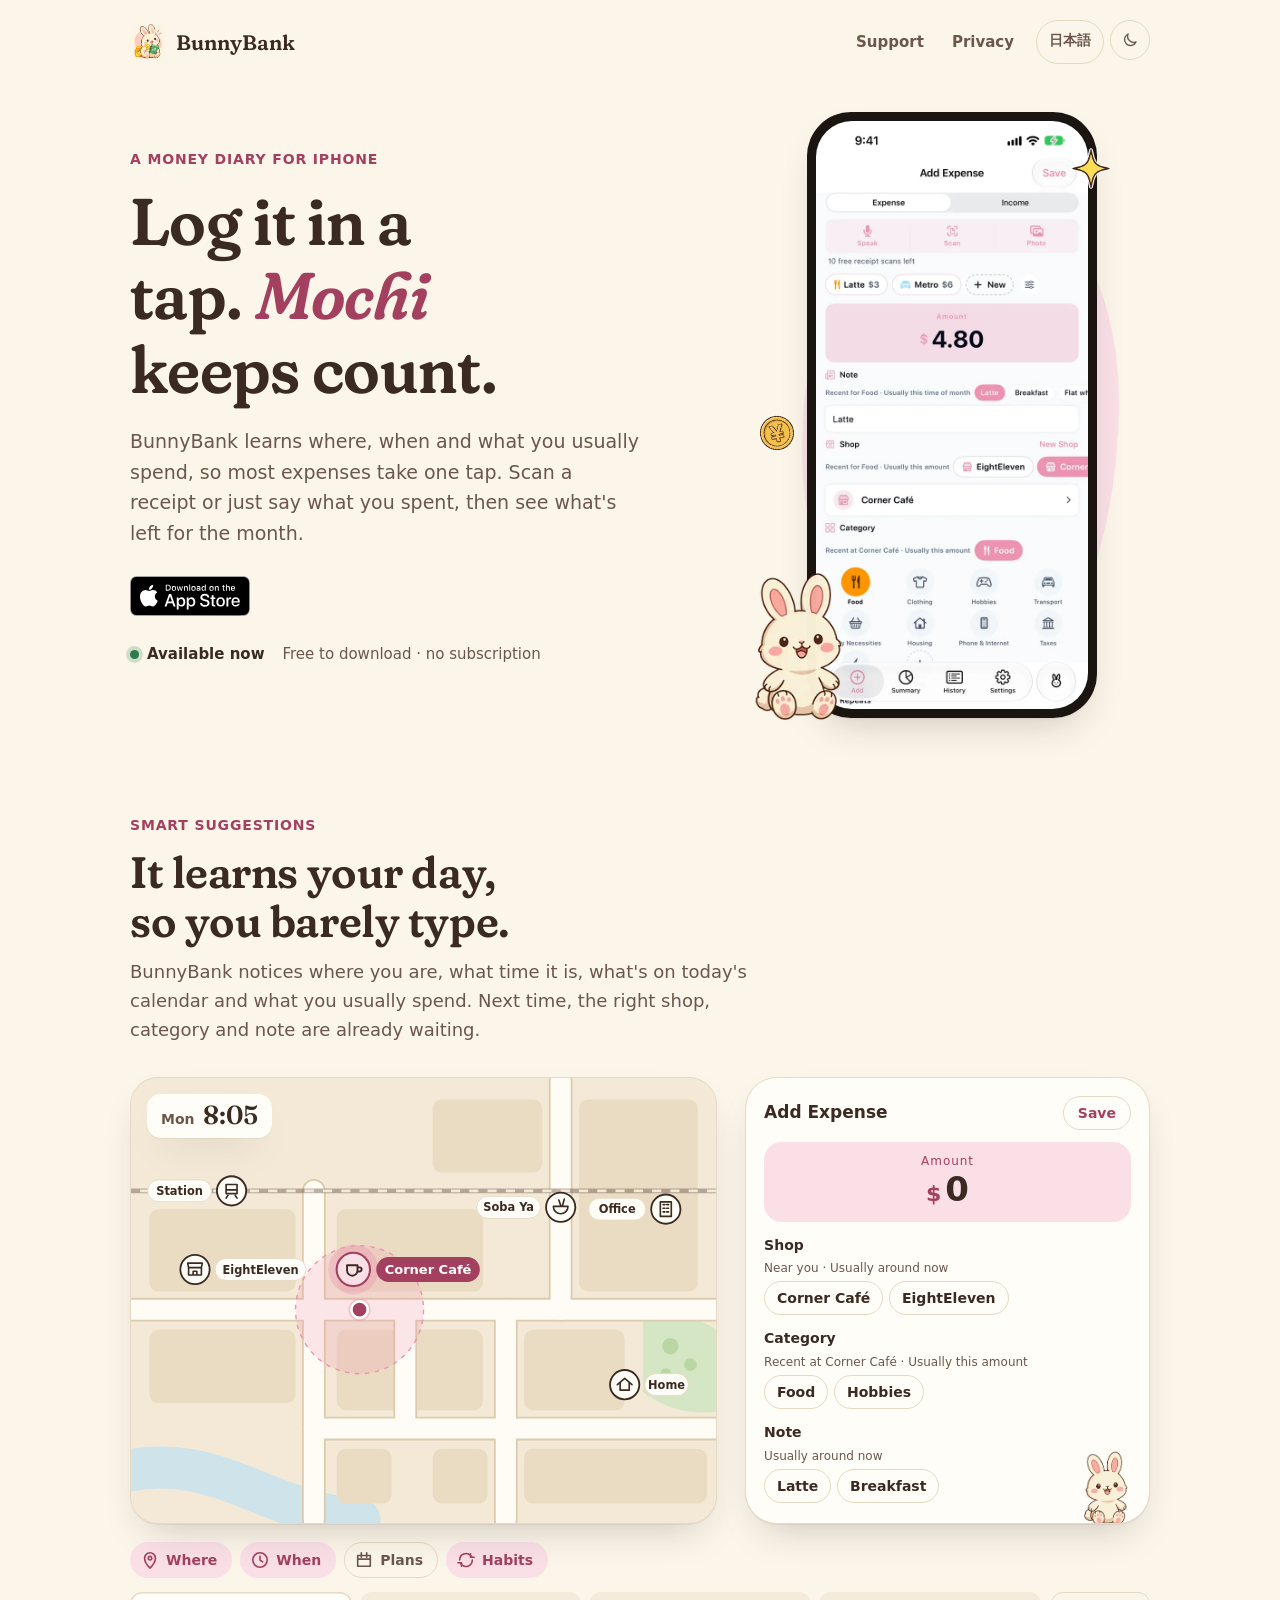
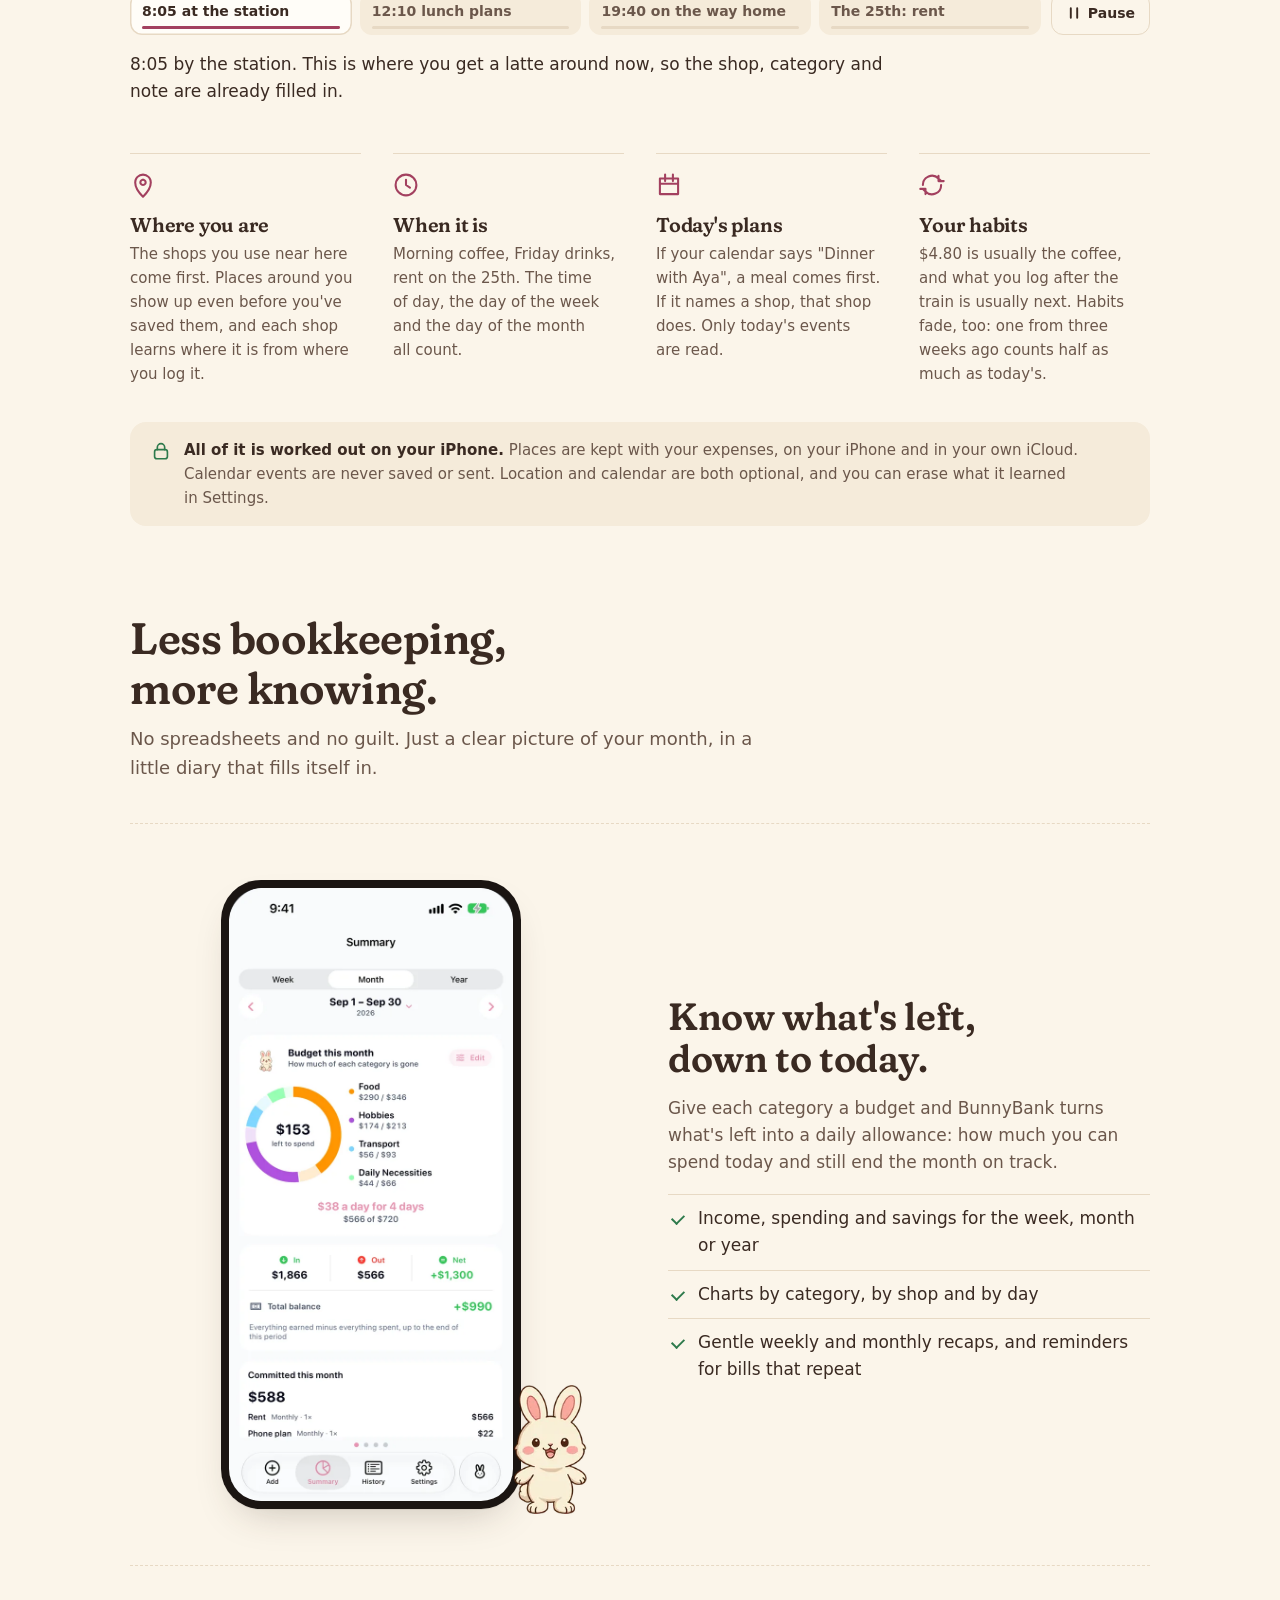
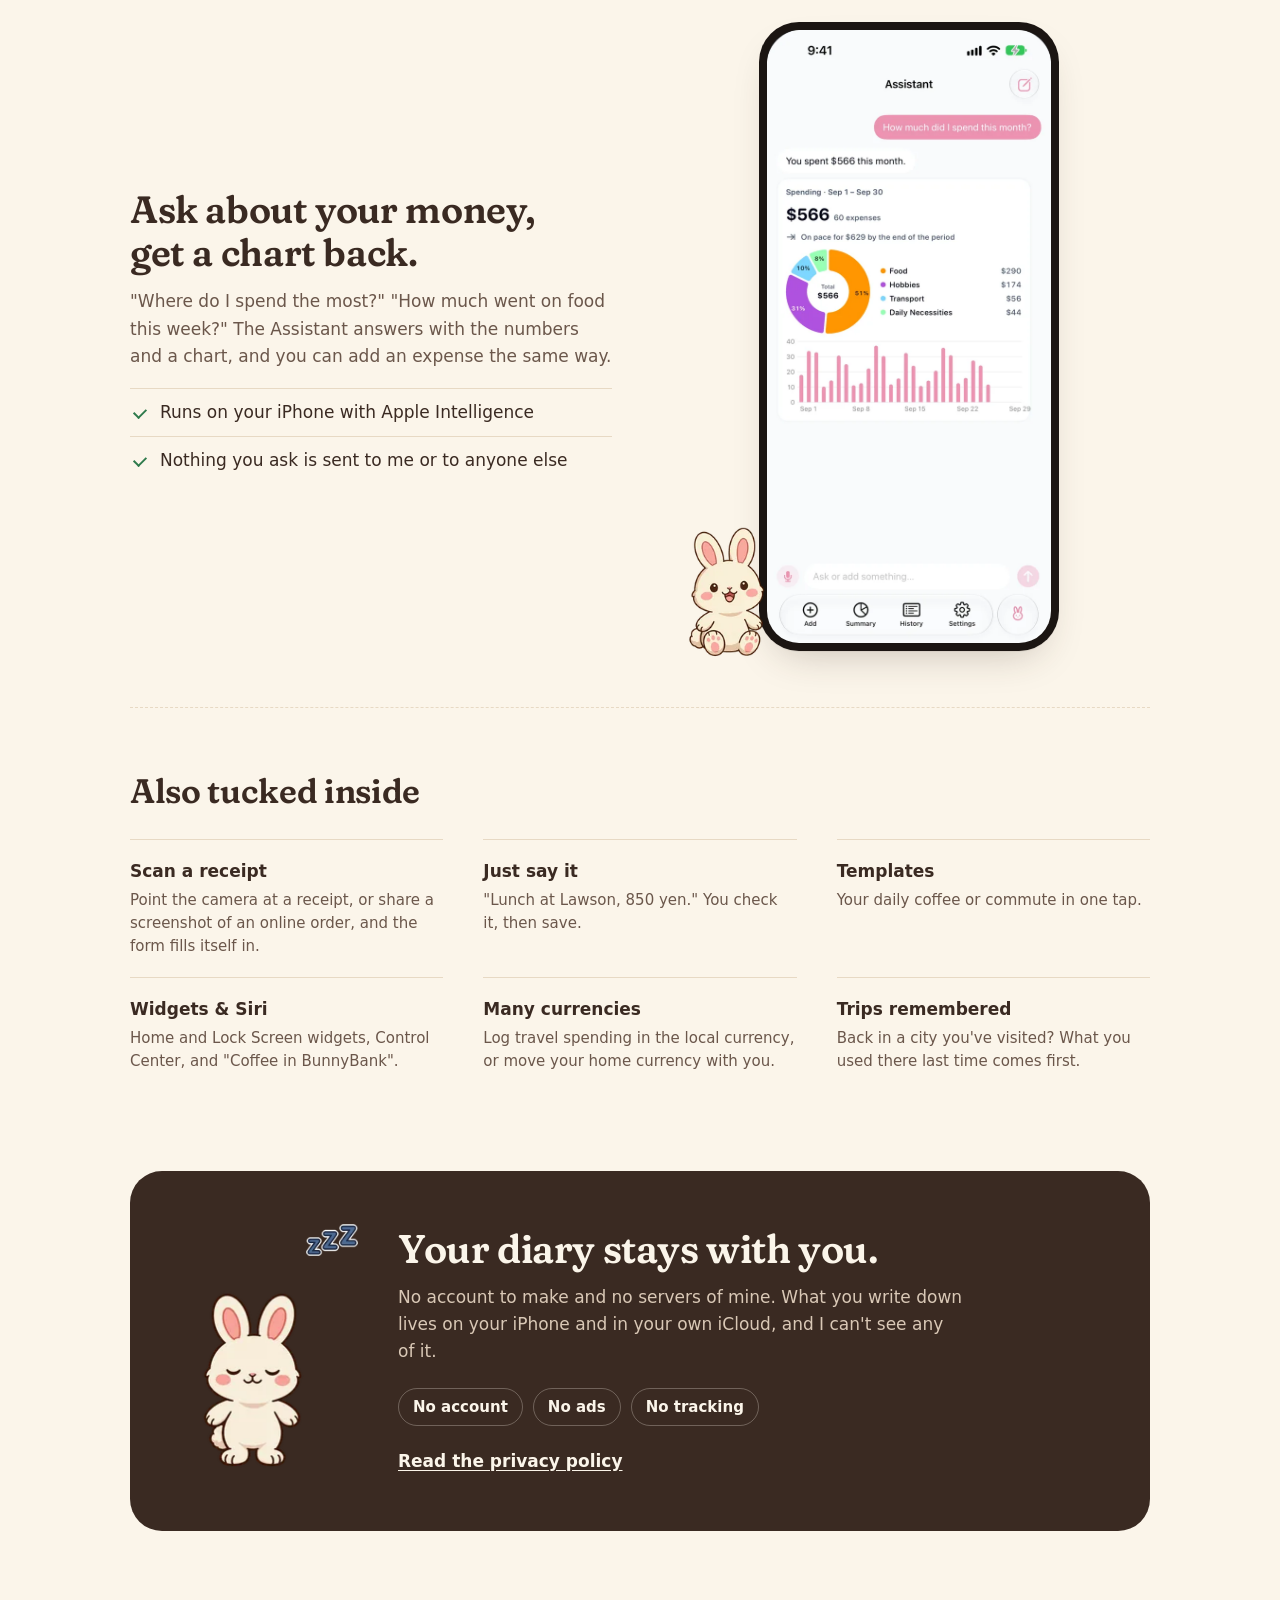
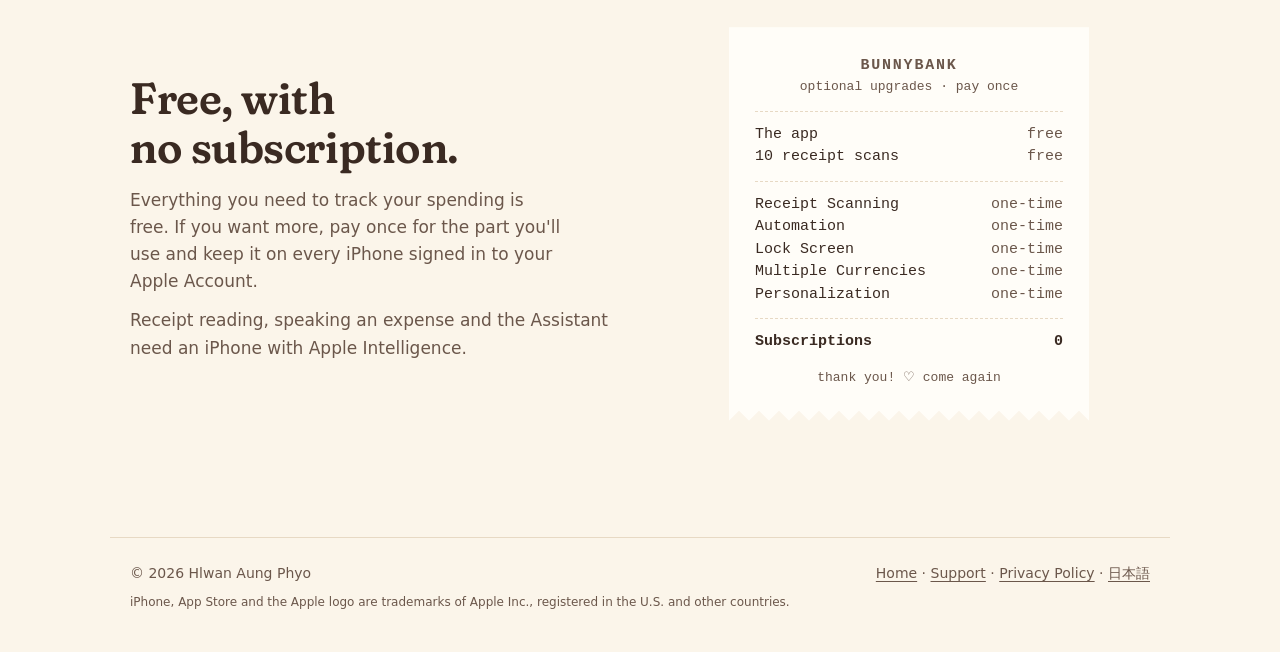
==== commit 8b3e194e: "App Store launch: official download badge (en, ja), Available now, Smart App Banner Co-Authored-By: " ====
--- a/index.html
+++ b/index.html
@@ -29,6 +29,7 @@
   <link rel="preload" as="image" href="img/bunny-greet.webp">
   <title>BunnyBank · A money diary for iPhone</title>
   <meta name="description" content="BunnyBank is a cute, private expense tracker for iPhone that learns your day: where you are, the time and today's plans. Scan receipts, speak expenses, and see what's left, with everything kept on your iPhone and in your own iCloud.">
+  <meta name="apple-itunes-app" content="app-id=6814388982">
   <meta property="og:title" content="BunnyBank">
   <meta property="og:description" content="A cute, private money diary for iPhone. It learns your day, so you barely type.">
   <meta property="og:image" content="https://hlum.github.io/bunnybank-site/icon.png">
@@ -49,7 +50,8 @@
         <p class="eyebrow">A money diary for iPhone</p>
         <h1>Log it in a tap. <em>Mochi</em> keeps count.</h1>
         <p class="lede">BunnyBank learns where, when and what you usually spend, so most expenses take one tap. Scan a receipt or just say what you spent, then see what's left for the month.</p>
-        <p class="status"><strong>Coming soon to the App Store</strong><span>Free to download · no subscription</span></p>
+        <p class="cta"><a class="store-badge" href="https://apps.apple.com/jp/app/expense-tracker-bunny-bank/id6814388982?l=en-US" rel="noopener"><img src="img/app-store-badge-en.svg" width="120" height="40" alt="Download on the App Store"></a></p>
+        <p class="status"><strong>Available now</strong><span>Free to download · no subscription</span></p>
       </div>
       <div class="stage">
         <div class="phone"><img src="img/screen-add.webp" width="600" height="1296" alt="The Add Expense screen: a latte for $4.80 with Corner Café and Food already suggested."></div>
@@ -189,6 +191,7 @@
     <div class="wrap">
       <span>© 2026 Hlwan Aung Phyo</span>
       <span><a href="./">Home</a> · <a href="support.html">Support</a> · <a href="privacy.html">Privacy Policy</a> · <a href="ja/" hreflang="ja" lang="ja" data-lang="ja">日本語</a></span>
+      <p class="credit">iPhone, App Store and the Apple logo are trademarks of Apple Inc., registered in the U.S. and other countries.</p>
     </div>
   </footer>
   <script src="site.js" defer></script>
--- a/style.css
+++ b/style.css
@@ -90,6 +90,12 @@
 .hero h1 { font-size: clamp(40px, 6.4vw, 66px); margin: 0 0 20px; }
 .hero h1 em { font-style: italic; font-variation-settings: "SOFT" 100, "WONK" 1; color: var(--pink-ink); }
 .lede { font-size: 19px; color: var(--ink-2); margin: 0 0 28px; max-width: 30em; }
+.cta { margin: 0 0 18px; }
+/* Apple's badge: unmodified, at least 40px tall, clear space of a quarter of its height (10px) on every side. */
+.store-badge { display: inline-block; padding: 10px; margin: -10px; line-height: 0; }
+.store-badge img { display: block; height: 40px; width: auto; }
+.store-badge:hover img { opacity: .92; }
+.store-badge:focus-visible { outline: 3px solid var(--pink); outline-offset: 0; border-radius: 12px; }
 .status { display: flex; flex-wrap: wrap; align-items: center; gap: 10px 18px; color: var(--ink-2); font-size: 15px; }
 .status strong { color: var(--ink); display: inline-flex; align-items: center; gap: 8px; }
 .status strong::before { content: ""; width: 9px; height: 9px; border-radius: 50%; background: var(--green); box-shadow: 0 0 0 4px color-mix(in srgb, var(--green) 20%, transparent); }
@@ -192,6 +198,7 @@
 footer .wrap { display: flex; flex-wrap: wrap; gap: 8px 18px; justify-content: space-between; border-top: 1px solid var(--line); padding-top: 24px; }
 footer a { color: var(--ink-2); }
 footer a:hover { color: var(--ink); }
+footer .credit { flex-basis: 100%; margin: 0; font-size: 12px; color: var(--ink-2); }
 
 /* ---------- small screens ---------- */
 @media (max-width: 820px) {
